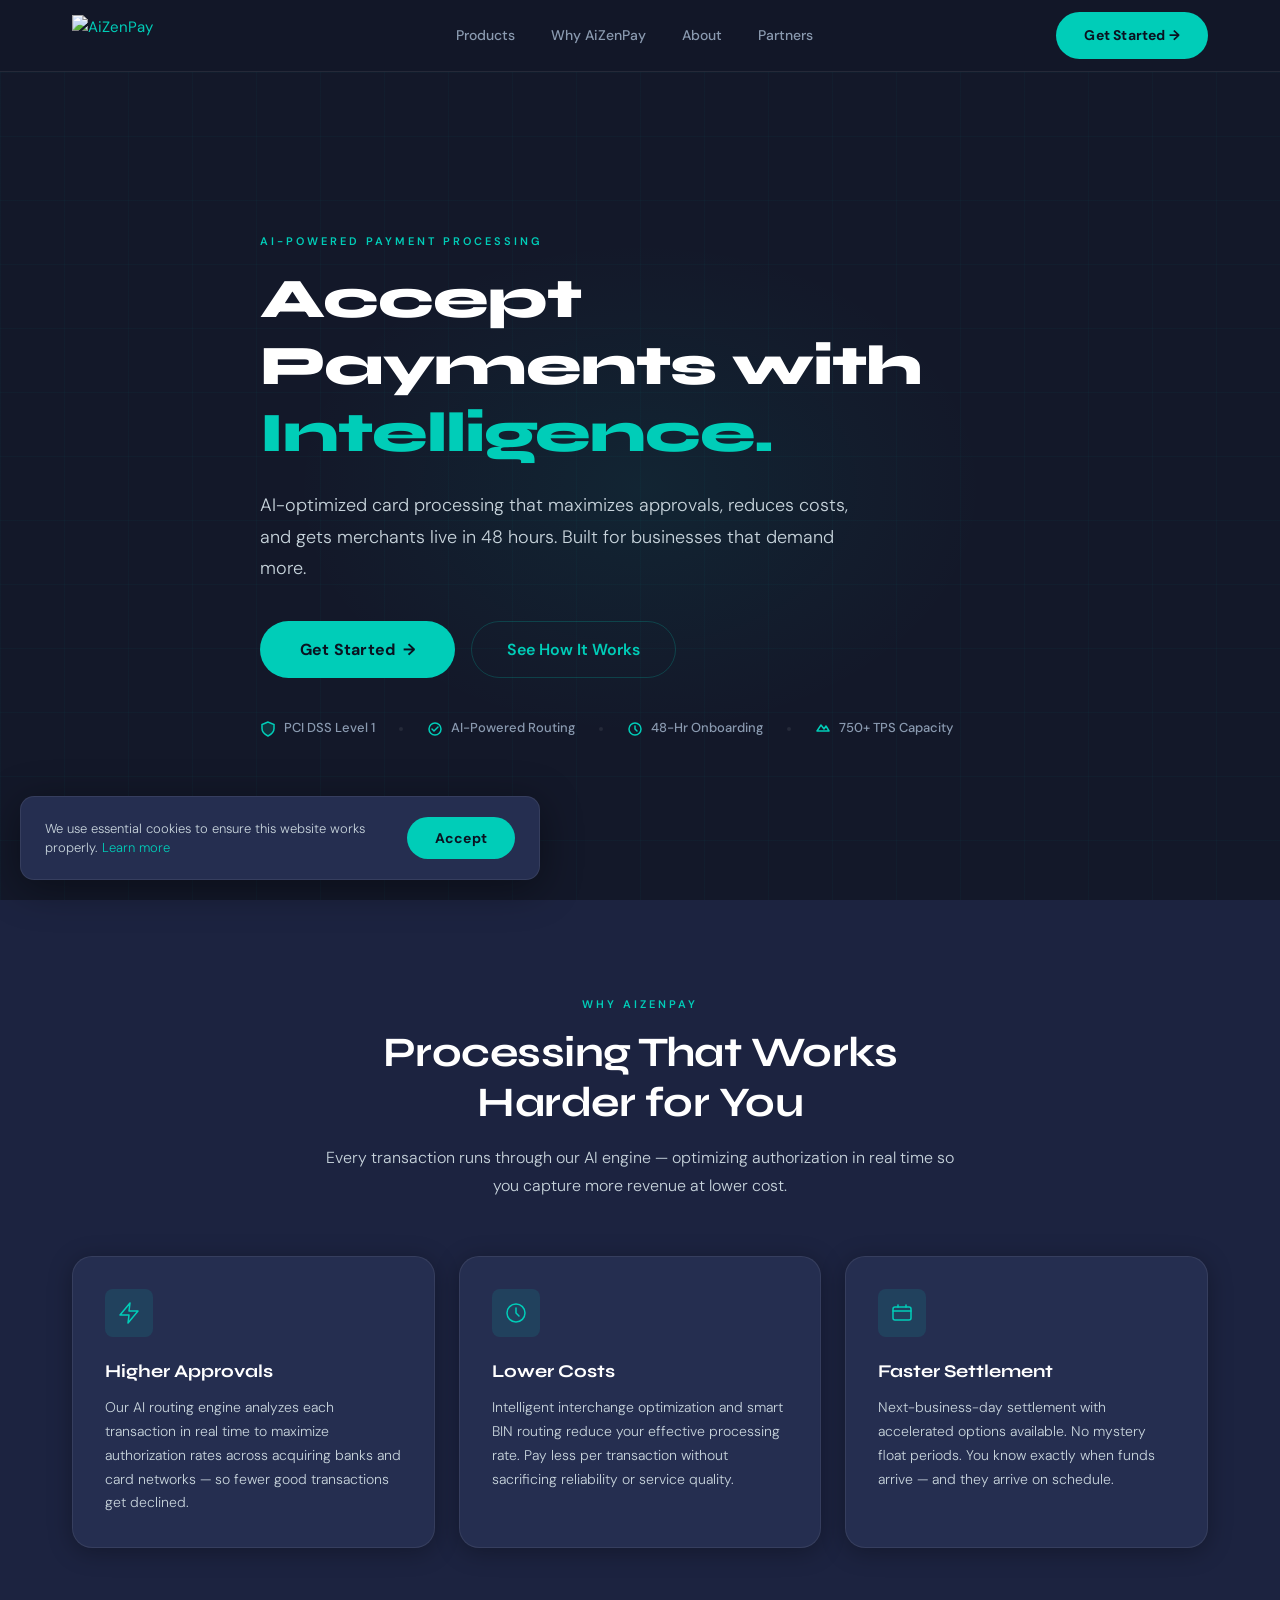
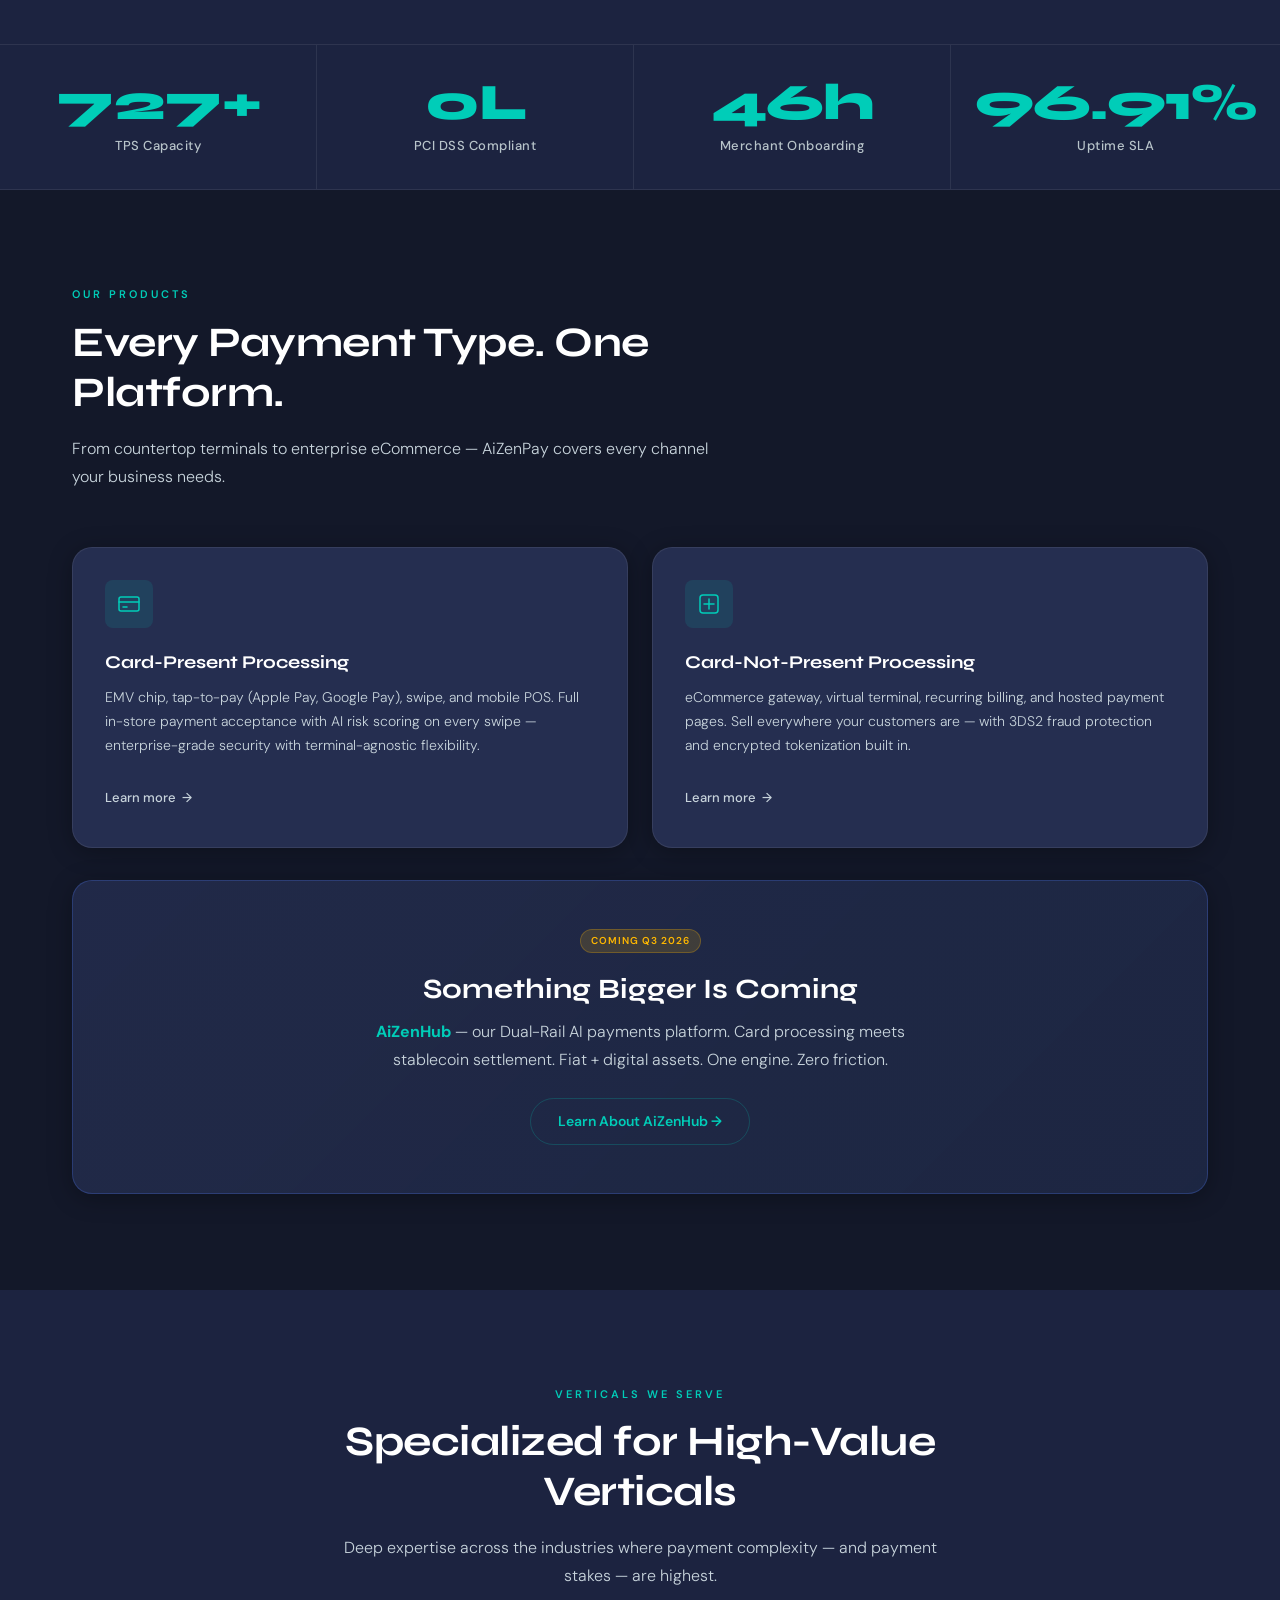
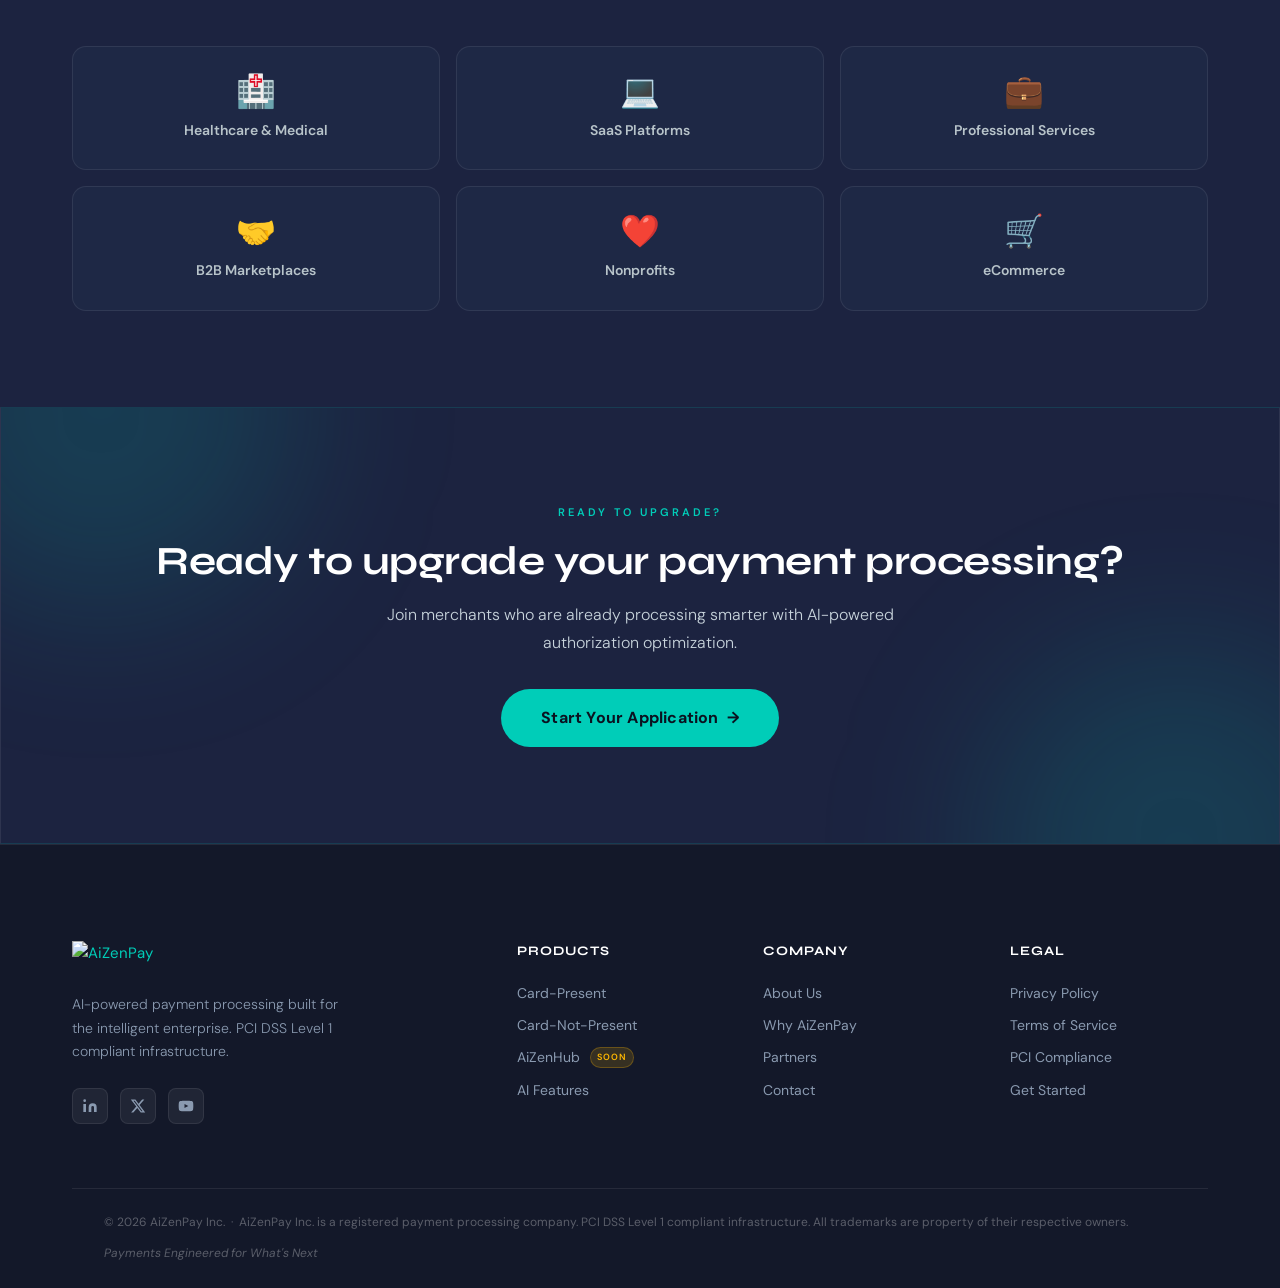
==== index.html @ f0d48d46 "feat: initial Phase 1 website — AiZenPay corporate site (ISO era) Complete Phase 1 static website bu" ====
<!DOCTYPE html>
<html lang="en">
<head>
  <meta charset="UTF-8" />
  <meta name="viewport" content="width=device-width, initial-scale=1.0" />
  <title>AiZenPay — AI-Powered Payment Processing</title>
  <meta name="description" content="AiZenPay delivers AI-powered payment processing that maximizes authorization rates, reduces costs, and gets merchants live in 48 hours. PCI DSS Level 1 compliant." />
  <meta name="robots" content="index, follow" />
  <link rel="canonical" href="https://aizenpay.com/" />

  <!-- Open Graph -->
  <meta property="og:title" content="AiZenPay — AI-Powered Payment Processing" />
  <meta property="og:description" content="AI-optimized card processing that maximizes approvals, reduces costs, and gets merchants live in 48 hours." />
  <meta property="og:image" content="https://aizenpay.com/images/og-default.png" />
  <meta property="og:url" content="https://aizenpay.com/" />
  <meta property="og:type" content="website" />
  <meta name="twitter:card" content="summary_large_image" />
  <meta name="twitter:site" content="@AiZenPay" />

  <!-- Fonts -->
  <link rel="preconnect" href="https://fonts.googleapis.com" />
  <link rel="preconnect" href="https://fonts.gstatic.com" crossorigin />
  <link href="https://fonts.googleapis.com/css2?family=Syne:wght@600;700;800&family=DM+Sans:ital,wght@0,300;0,400;0,500;1,300&family=JetBrains+Mono:wght@400;500&display=swap" rel="stylesheet" />

  <!-- Styles -->
  <link rel="stylesheet" href="styles/tokens.css" />
  <link rel="stylesheet" href="styles/base.css" />
  <link rel="stylesheet" href="styles/layout.css" />
  <link rel="stylesheet" href="styles/components.css" />
  <link rel="stylesheet" href="styles/animations.css" />

  <link rel="icon" type="image/png" href="images/favicon.png" />
</head>
<body>

  <!-- Skip to Content -->
  <a href="#main" class="skip-to-content">Skip to content</a>

  <!-- Nav Overlay (mobile) -->
  <div id="nav-overlay" style="display:none;position:fixed;inset:0;background:rgba(0,0,0,0.5);z-index:99;opacity:0;transition:opacity 0.2s ease;" onclick="this.classList.remove('visible')" class=""></div>
  <style>
    #nav-overlay.visible { display:block !important; opacity:1; }
  </style>

  <!-- ── NAVBAR ── -->
  <header>
    <nav class="navbar" aria-label="Main navigation">
      <div class="navbar__inner">
        <a href="index.html" class="navbar__logo" aria-label="AiZenPay Home">
          <img src="images/logo.png" alt="AiZenPay" width="140" height="42" />
        </a>
        <div class="navbar__nav" role="menubar">
          <a href="products.html"      class="navbar__link" role="menuitem">Products</a>
          <a href="why-aizenpay.html"  class="navbar__link" role="menuitem">Why AiZenPay</a>
          <a href="about.html"         class="navbar__link" role="menuitem">About</a>
          <a href="partners.html"      class="navbar__link" role="menuitem">Partners</a>
        </div>
        <div class="navbar__cta">
          <a href="get-started.html" class="btn-primary">Get Started &rarr;</a>
        </div>
        <button class="navbar__hamburger" aria-label="Open navigation menu" aria-expanded="false" aria-controls="mobile-drawer">
          <span></span><span></span><span></span>
        </button>
      </div>
    </nav>
    <!-- Mobile Drawer -->
    <div class="navbar__drawer" id="mobile-drawer" role="dialog" aria-label="Mobile navigation">
      <a href="products.html"     class="navbar__link">Products</a>
      <a href="why-aizenpay.html" class="navbar__link">Why AiZenPay</a>
      <a href="about.html"        class="navbar__link">About</a>
      <a href="partners.html"     class="navbar__link">Partners</a>
      <a href="get-started.html"  class="btn-primary" style="margin-top:20px;">Get Started &rarr;</a>
    </div>
  </header>

  <!-- ── MAIN CONTENT ── -->
  <main id="main" class="page-body">

    <!-- ── HERO ── -->
    <section class="hero" aria-labelledby="hero-heading">
      <div class="container">
        <div class="hero__content">
          <span class="eyebrow">AI-Powered Payment Processing</span>
          <h1 id="hero-heading">Accept Payments with<br /><span class="text-teal">Intelligence.</span></h1>
          <p>AI-optimized card processing that maximizes approvals, reduces costs, and gets merchants live in 48 hours. Built for businesses that demand more.</p>
          <div class="hero__cta-row">
            <a href="get-started.html" class="btn-primary btn-primary--lg btn-arrow">Get Started</a>
            <a href="why-aizenpay.html" class="btn-secondary btn-secondary--lg">See How It Works</a>
          </div>
          <div class="trust-bar" role="list" aria-label="Trust indicators">
            <div class="trust-bar__item" role="listitem">
              <svg viewBox="0 0 16 16" fill="none" aria-hidden="true"><path d="M8 1L2 3.5v4C2 11 5 13.5 8 15c3-1.5 6-4 6-7.5v-4L8 1z" stroke="currentColor" stroke-width="1.5" fill="rgba(0,205,184,0.15)"/></svg>
              PCI DSS Level 1
            </div>
            <div class="trust-bar__dot" aria-hidden="true"></div>
            <div class="trust-bar__item" role="listitem">
              <svg viewBox="0 0 16 16" fill="none" aria-hidden="true"><circle cx="8" cy="8" r="6" stroke="currentColor" stroke-width="1.5"/><path d="M5 8l2 2 4-4" stroke="currentColor" stroke-width="1.5" stroke-linecap="round"/></svg>
              AI-Powered Routing
            </div>
            <div class="trust-bar__dot" aria-hidden="true"></div>
            <div class="trust-bar__item" role="listitem">
              <svg viewBox="0 0 16 16" fill="none" aria-hidden="true"><circle cx="8" cy="8" r="6" stroke="currentColor" stroke-width="1.5"/><path d="M8 5v3l2 2" stroke="currentColor" stroke-width="1.5" stroke-linecap="round"/></svg>
              48-Hr Onboarding
            </div>
            <div class="trust-bar__dot" aria-hidden="true"></div>
            <div class="trust-bar__item" role="listitem">
              <svg viewBox="0 0 16 16" fill="none" aria-hidden="true"><path d="M2 10l4-6 3 4 2-3 3 5H2z" stroke="currentColor" stroke-width="1.5" stroke-linejoin="round"/></svg>
              750+ TPS Capacity
            </div>
          </div>
        </div>
      </div>
    </section>

    <!-- ── VALUE PILLARS ── -->
    <section class="section section--navy" aria-labelledby="pillars-heading">
      <div class="container">
        <div class="section__header section__header--center reveal">
          <span class="eyebrow">Why AiZenPay</span>
          <h2 id="pillars-heading">Processing That Works Harder for You</h2>
          <p>Every transaction runs through our AI engine — optimizing authorization in real time so you capture more revenue at lower cost.</p>
        </div>
        <div class="grid-3">
          <div class="feature-card">
            <div class="feature-card__icon" aria-hidden="true">
              <svg viewBox="0 0 24 24" fill="none" stroke="#00CDB8" stroke-width="1.5"><path d="M13 2L3 14h9l-1 8 10-12h-9l1-8z" stroke-linecap="round" stroke-linejoin="round"/></svg>
            </div>
            <div class="feature-card__title">Higher Approvals</div>
            <div class="feature-card__body">Our AI routing engine analyzes each transaction in real time to maximize authorization rates across acquiring banks and card networks — so fewer good transactions get declined.</div>
          </div>
          <div class="feature-card">
            <div class="feature-card__icon" aria-hidden="true">
              <svg viewBox="0 0 24 24" fill="none" stroke="#00CDB8" stroke-width="1.5"><circle cx="12" cy="12" r="9"/><path d="M12 7v5l3 3" stroke-linecap="round"/></svg>
            </div>
            <div class="feature-card__title">Lower Costs</div>
            <div class="feature-card__body">Intelligent interchange optimization and smart BIN routing reduce your effective processing rate. Pay less per transaction without sacrificing reliability or service quality.</div>
          </div>
          <div class="feature-card">
            <div class="feature-card__icon" aria-hidden="true">
              <svg viewBox="0 0 24 24" fill="none" stroke="#00CDB8" stroke-width="1.5"><rect x="3" y="6" width="18" height="13" rx="2"/><path d="M3 10h18M8 6V4M16 6V4" stroke-linecap="round"/></svg>
            </div>
            <div class="feature-card__title">Faster Settlement</div>
            <div class="feature-card__body">Next-business-day settlement with accelerated options available. No mystery float periods. You know exactly when funds arrive — and they arrive on schedule.</div>
          </div>
        </div>
      </div>
    </section>

    <!-- ── STATS ROW ── -->
    <div class="stats-row" role="region" aria-label="Key metrics">
      <div class="stat-block">
        <div class="stat-block__number" aria-label="750 plus transactions per second">750+</div>
        <div class="stat-block__label">TPS Capacity</div>
      </div>
      <div class="stat-block">
        <div class="stat-block__number" aria-label="PCI DSS Level 1">L1</div>
        <div class="stat-block__label">PCI DSS Compliant</div>
      </div>
      <div class="stat-block">
        <div class="stat-block__number" aria-label="48 hour onboarding">48h</div>
        <div class="stat-block__label">Merchant Onboarding</div>
      </div>
      <div class="stat-block">
        <div class="stat-block__number" aria-label="99.95 percent uptime SLA">99.95%</div>
        <div class="stat-block__label">Uptime SLA</div>
      </div>
    </div>

    <!-- ── PRODUCTS OVERVIEW ── -->
    <section class="section section--navy-dk" aria-labelledby="products-heading">
      <div class="container">
        <div class="section__header reveal">
          <span class="eyebrow">Our Products</span>
          <h2 id="products-heading">Every Payment Type. One Platform.</h2>
          <p>From countertop terminals to enterprise eCommerce — AiZenPay covers every channel your business needs.</p>
        </div>
        <div class="grid-2" style="margin-bottom:32px;">
          <div class="feature-card reveal">
            <div class="feature-card__icon" aria-hidden="true">
              <svg viewBox="0 0 24 24" fill="none" stroke="#00CDB8" stroke-width="1.5"><rect x="2" y="5" width="20" height="14" rx="2"/><path d="M2 10h20" stroke-linecap="round"/><path d="M6 15h4" stroke-linecap="round"/></svg>
            </div>
            <div class="feature-card__title">Card-Present Processing</div>
            <div class="feature-card__body">EMV chip, tap-to-pay (Apple Pay, Google Pay), swipe, and mobile POS. Full in-store payment acceptance with AI risk scoring on every swipe — enterprise-grade security with terminal-agnostic flexibility.</div>
            <br/>
            <a href="products.html" class="btn-ghost btn-arrow" style="font-size:13px;">Learn more</a>
          </div>
          <div class="feature-card reveal reveal-delay-1">
            <div class="feature-card__icon" aria-hidden="true">
              <svg viewBox="0 0 24 24" fill="none" stroke="#00CDB8" stroke-width="1.5"><rect x="3" y="3" width="18" height="18" rx="3"/><path d="M7 12h10M12 7v10" stroke-linecap="round"/></svg>
            </div>
            <div class="feature-card__title">Card-Not-Present Processing</div>
            <div class="feature-card__body">eCommerce gateway, virtual terminal, recurring billing, and hosted payment pages. Sell everywhere your customers are — with 3DS2 fraud protection and encrypted tokenization built in.</div>
            <br/>
            <a href="products.html" class="btn-ghost btn-arrow" style="font-size:13px;">Learn more</a>
          </div>
        </div>

        <!-- AiZenHub Teaser -->
        <div class="feature-card reveal" style="background:linear-gradient(135deg, rgba(37,46,80,0.8), rgba(30,40,69,0.9)); border-color:rgba(79,124,255,0.25); text-align:center; padding:48px;">
          <span class="badge-soon" style="margin:0 0 20px; display:inline-block;">Coming Q3 2026</span>
          <h3 style="font-size:28px; margin-bottom:12px;">Something Bigger Is Coming</h3>
          <p style="max-width:560px; margin:0 auto 24px; font-size:16px;">
            <strong class="text-teal">AiZenHub</strong> — our Dual-Rail AI payments platform. Card processing meets stablecoin settlement. Fiat + digital assets. One engine. Zero friction.
          </p>
          <a href="products.html#aizenhub" class="btn-secondary">Learn About AiZenHub &rarr;</a>
        </div>
      </div>
    </section>

    <!-- ── INDUSTRIES ── -->
    <section class="section section--navy" aria-labelledby="industries-heading">
      <div class="container">
        <div class="section__header section__header--center reveal">
          <span class="eyebrow">Verticals We Serve</span>
          <h2 id="industries-heading">Specialized for High-Value Verticals</h2>
          <p>Deep expertise across the industries where payment complexity — and payment stakes — are highest.</p>
        </div>
        <div class="grid-6">
          <div class="industry-card reveal">
            <div class="industry-card__icon" role="img" aria-label="Healthcare">🏥</div>
            <div class="industry-card__label">Healthcare &amp; Medical</div>
          </div>
          <div class="industry-card reveal reveal-delay-1">
            <div class="industry-card__icon" role="img" aria-label="SaaS">💻</div>
            <div class="industry-card__label">SaaS Platforms</div>
          </div>
          <div class="industry-card reveal reveal-delay-2">
            <div class="industry-card__icon" role="img" aria-label="Professional Services">💼</div>
            <div class="industry-card__label">Professional Services</div>
          </div>
          <div class="industry-card reveal reveal-delay-3">
            <div class="industry-card__icon" role="img" aria-label="B2B Marketplace">🤝</div>
            <div class="industry-card__label">B2B Marketplaces</div>
          </div>
          <div class="industry-card reveal reveal-delay-4">
            <div class="industry-card__icon" role="img" aria-label="Nonprofits">❤️</div>
            <div class="industry-card__label">Nonprofits</div>
          </div>
          <div class="industry-card reveal reveal-delay-5">
            <div class="industry-card__icon" role="img" aria-label="eCommerce">🛒</div>
            <div class="industry-card__label">eCommerce</div>
          </div>
        </div>
      </div>
    </section>

    <!-- ── CTA BANNER ── -->
    <section class="cta-banner" aria-labelledby="cta-heading">
      <div class="container">
        <span class="eyebrow cta-banner__eyebrow">Ready to Upgrade?</span>
        <h2 id="cta-heading">Ready to upgrade your payment processing?</h2>
        <p>Join merchants who are already processing smarter with AI-powered authorization optimization.</p>
        <a href="get-started.html" class="btn-primary btn-primary--lg btn-arrow">Start Your Application</a>
      </div>
    </section>

  </main>

  <!-- ── FOOTER ── -->
  <footer class="footer" role="contentinfo">
    <div class="footer__grid">
      <div class="footer__brand">
        <a href="index.html" aria-label="AiZenPay Home">
          <img src="images/logo.png" alt="AiZenPay" class="footer__logo" width="130" height="39" />
        </a>
        <p>AI-powered payment processing built for the intelligent enterprise. PCI DSS Level 1 compliant infrastructure.</p>
        <div class="footer__social" aria-label="Social media links">
          <!-- TODO: Replace with live social URLs -->
          <a href="#" class="footer__social-link" aria-label="LinkedIn">
            <svg viewBox="0 0 24 24" fill="currentColor"><path d="M16 8a6 6 0 016 6v7h-4v-7a2 2 0 00-2-2 2 2 0 00-2 2v7h-4v-7a6 6 0 016-6zM2 9h4v12H2z"/><circle cx="4" cy="4" r="2"/></svg>
          </a>
          <a href="#" class="footer__social-link" aria-label="X (Twitter)">
            <svg viewBox="0 0 24 24" fill="currentColor"><path d="M18.244 2.25h3.308l-7.227 8.26 8.502 11.24H16.17l-5.214-6.817L4.99 21.75H1.68l7.73-8.835L1.254 2.25H8.08l4.713 6.231zm-1.161 17.52h1.833L7.084 4.126H5.117z"/></svg>
          </a>
          <a href="#" class="footer__social-link" aria-label="YouTube">
            <svg viewBox="0 0 24 24" fill="currentColor"><path d="M22.54 6.42a2.78 2.78 0 00-1.95-1.96C18.88 4 12 4 12 4s-6.88 0-8.59.46a2.78 2.78 0 00-1.95 1.96A29 29 0 001 12a29 29 0 00.46 5.58A2.78 2.78 0 003.41 19.54C5.12 20 12 20 12 20s6.88 0 8.59-.46a2.78 2.78 0 001.95-1.96A29 29 0 0023 12a29 29 0 00-.46-5.58zM9.75 15.02V8.98L15.5 12l-5.75 3.02z"/></svg>
          </a>
        </div>
      </div>
      <div>
        <div class="footer__col-title">Products</div>
        <ul class="footer__links">
          <li><a href="products.html#card-present"  class="footer__link">Card-Present</a></li>
          <li><a href="products.html#card-not-present" class="footer__link">Card-Not-Present</a></li>
          <li><a href="products.html#aizenhub"      class="footer__link">AiZenHub <span class="badge-soon">Soon</span></a></li>
          <li><a href="why-aizenpay.html"            class="footer__link">AI Features</a></li>
        </ul>
      </div>
      <div>
        <div class="footer__col-title">Company</div>
        <ul class="footer__links">
          <li><a href="about.html"        class="footer__link">About Us</a></li>
          <li><a href="why-aizenpay.html" class="footer__link">Why AiZenPay</a></li>
          <li><a href="partners.html"     class="footer__link">Partners</a></li>
          <li><a href="contact.html"      class="footer__link">Contact</a></li>
        </ul>
      </div>
      <div>
        <div class="footer__col-title">Legal</div>
        <ul class="footer__links">
          <li><a href="privacy.html" class="footer__link">Privacy Policy</a></li>
          <li><a href="terms.html"   class="footer__link">Terms of Service</a></li>
          <li><a href="products.html#security" class="footer__link">PCI Compliance</a></li>
          <li><a href="get-started.html" class="footer__link">Get Started</a></li>
        </ul>
      </div>
    </div>
    <div style="max-width:var(--max-width); margin:0 auto; padding:0 32px;">
      <div class="footer__bottom">
        <div class="footer__bottom-left">
          &copy; 2026 AiZenPay Inc. &nbsp;&middot;&nbsp; AiZenPay Inc. is a registered payment processing company. PCI DSS Level 1 compliant infrastructure. All trademarks are property of their respective owners.
        </div>
        <div class="footer__bottom-right">Payments Engineered for What's Next</div>
      </div>
    </div>
  </footer>

  <!-- ── COOKIE BANNER ── -->
  <div id="cookie-banner" class="cookie-banner" role="region" aria-label="Cookie notice" aria-live="polite">
    <p>We use essential cookies to ensure this website works properly. <a href="privacy.html">Learn more</a></p>
    <button id="cookie-accept" class="btn-primary" style="white-space:nowrap; flex-shrink:0;">Accept</button>
  </div>

  <!-- Scripts -->
  <script src="scripts/main.js" defer></script>
  <script src="scripts/animations.js" defer></script>
</body>
</html>
---- styles/tokens.css ----
/* ============================================================
   AiZenPay — Design Tokens
   styles/tokens.css
   ============================================================ */

:root {
  /* ── Colors ── */
  --c-teal:        #00CDB8;
  --c-teal-lt:     #00EDD6;
  --c-teal-dim:    rgba(0, 205, 184, 0.12);
  --c-teal-glow:   rgba(0, 205, 184, 0.15);
  --c-silver:      #B8C4CA;
  --c-navy-dk:     #131829;
  --c-navy:        #1C2340;
  --c-navy-lt:     #252E50;
  --c-navy-mid:    #1E2845;
  --c-white:       #FFFFFF;
  --c-text-body:   #C8D4DC;
  --c-text-mid:    #8A9AB0;
  --c-border:      rgba(255, 255, 255, 0.08);
  --c-border-teal: rgba(0, 205, 184, 0.22);
  --c-error:       #FF5A5A;
  --c-success:     #00CDB8;
  --c-amber:       #FFB800;

  /* ── Typography ── */
  --f-display: 'Syne', sans-serif;
  --f-body:    'DM Sans', sans-serif;
  --f-mono:    'JetBrains Mono', monospace;

  /* ── Font Sizes ── */
  --fs-xs:   11px;
  --fs-sm:   13px;
  --fs-base: 15px;
  --fs-md:   17px;
  --fs-lg:   20px;
  --fs-xl:   24px;
  --fs-2xl:  32px;
  --fs-3xl:  42px;
  --fs-4xl:  56px;
  --fs-5xl:  72px;

  /* ── Spacing ── */
  --space-xs:  8px;
  --space-sm:  16px;
  --space-md:  24px;
  --space-lg:  40px;
  --space-xl:  64px;
  --space-2xl: 96px;

  /* ── Border Radius ── */
  --radius-xs:   6px;
  --radius-sm:   8px;
  --radius-md:   14px;
  --radius-lg:   20px;
  --radius-xl:   28px;
  --radius-pill: 100px;

  /* ── Shadows ── */
  --shadow-sm:   0 2px 8px rgba(0, 0, 0, 0.2);
  --shadow-card: 0 4px 24px rgba(0, 0, 0, 0.3);
  --shadow-glow: 0 0 32px rgba(0, 205, 184, 0.15);
  --shadow-lg:   0 8px 40px rgba(0, 0, 0, 0.4);

  /* ── Transitions ── */
  --transition:      0.2s ease;
  --transition-slow: 0.35s ease;

  /* ── Z-index ── */
  --z-nav:     100;
  --z-overlay: 200;
  --z-modal:   300;

  /* ── Layout ── */
  --max-width:     1200px;
  --nav-height:    72px;
  --section-py:    96px;
  --section-py-sm: 64px;
}
---- styles/base.css ----
/* ============================================================
   AiZenPay — Base Styles & Reset
   styles/base.css
   ============================================================ */

*, *::before, *::after {
  box-sizing: border-box;
  margin: 0;
  padding: 0;
}

html {
  scroll-behavior: smooth;
  -webkit-text-size-adjust: 100%;
}

body {
  font-family: var(--f-body);
  font-size: var(--fs-base);
  font-weight: 400;
  color: var(--c-white);
  background-color: var(--c-navy-dk);
  line-height: 1.6;
  min-height: 100vh;
  -webkit-font-smoothing: antialiased;
  -moz-osx-font-smoothing: grayscale;
}

/* ── Skip to Content (Accessibility) ── */
.skip-to-content {
  position: absolute;
  top: -100%;
  left: 16px;
  background: var(--c-teal);
  color: var(--c-navy-dk);
  font-weight: 700;
  padding: 12px 20px;
  border-radius: var(--radius-sm);
  z-index: 9999;
  text-decoration: none;
  transition: top var(--transition);
}
.skip-to-content:focus {
  top: 16px;
}

/* ── Typography Scale ── */
h1, h2, h3, h4, h5, h6 {
  font-family: var(--f-display);
  font-weight: 700;
  line-height: 1.2;
  color: var(--c-white);
}

h1 { font-size: clamp(36px, 5vw, var(--fs-4xl)); font-weight: 800; letter-spacing: -1px; }
h2 { font-size: clamp(26px, 3.5vw, var(--fs-3xl)); letter-spacing: -0.5px; }
h3 { font-size: clamp(20px, 2.5vw, var(--fs-xl)); }
h4 { font-size: var(--fs-lg); }
h5 { font-size: var(--fs-md); }
h6 { font-size: var(--fs-base); }

p {
  color: var(--c-text-body);
  line-height: 1.75;
  font-weight: 300;
}

a {
  color: var(--c-teal);
  text-decoration: none;
  transition: color var(--transition);
}
a:hover { color: var(--c-teal-lt); }
a:focus-visible {
  outline: 2px solid var(--c-teal);
  outline-offset: 3px;
  border-radius: 3px;
}

ul, ol { list-style: none; }

img, svg {
  display: block;
  max-width: 100%;
}

button {
  font-family: var(--f-body);
  cursor: pointer;
  border: none;
  background: none;
}

input, select, textarea {
  font-family: var(--f-body);
  font-size: var(--fs-base);
}

/* ── Eyebrow Label ── */
.eyebrow {
  display: block;
  font-size: var(--fs-xs);
  font-weight: 600;
  letter-spacing: 3px;
  text-transform: uppercase;
  color: var(--c-teal);
  margin-bottom: 14px;
}

/* ── Section Divider ── */
.divider {
  width: 48px;
  height: 3px;
  background: linear-gradient(90deg, var(--c-teal), var(--c-teal-lt));
  border-radius: 2px;
  margin: 20px 0;
}

/* ── Utility: Teal Highlight in Headings ── */
.text-teal  { color: var(--c-teal); }
.text-silver { color: var(--c-silver); }
.text-mid   { color: var(--c-text-mid); }
.text-body  { color: var(--c-text-body); }

/* ── Coming Soon Badge ── */
.badge-soon {
  display: inline-block;
  font-size: 10px;
  font-weight: 600;
  letter-spacing: 1px;
  text-transform: uppercase;
  background: rgba(255, 184, 0, 0.15);
  color: var(--c-amber);
  border: 1px solid rgba(255, 184, 0, 0.25);
  padding: 3px 10px;
  border-radius: var(--radius-pill);
  margin-left: 10px;
  vertical-align: middle;
}

/* ── Phase badge ── */
.badge-teal {
  display: inline-block;
  font-size: 11px;
  font-weight: 600;
  background: var(--c-teal-dim);
  color: var(--c-teal);
  border: 1px solid var(--c-border-teal);
  padding: 4px 12px;
  border-radius: var(--radius-pill);
}

/* ── Focus Ring (Global) ── */
:focus-visible {
  outline: 2px solid var(--c-teal);
  outline-offset: 3px;
}
---- styles/layout.css ----
/* ============================================================
   AiZenPay — Layout
   styles/layout.css
   Containers · Sections · Grids · Hero
   ============================================================ */

/* ──────────────────────────────────────────
   CONTAINER
────────────────────────────────────────── */
.container {
  max-width: var(--max-width);
  margin: 0 auto;
  padding: 0 32px;
}
@media (max-width: 640px) {
  .container { padding: 0 20px; }
}

/* ──────────────────────────────────────────
   PAGE WRAPPER (push content below fixed nav)
────────────────────────────────────────── */
.page-body {
  padding-top: var(--nav-height);
}

/* ──────────────────────────────────────────
   SECTION
────────────────────────────────────────── */
.section {
  padding: var(--section-py) 0;
}
.section--navy-dk { background: var(--c-navy-dk); }
.section--navy    { background: var(--c-navy); }
.section--navy-lt { background: var(--c-navy-lt); }

.section__header {
  margin-bottom: 56px;
  max-width: 640px;
}
.section__header--center {
  text-align: center;
  margin-left: auto;
  margin-right: auto;
}
.section__header h2 { margin-bottom: 16px; }
.section__header p  { font-size: 16px; }

@media (max-width: 768px) {
  .section { padding: var(--section-py-sm) 0; }
  .section__header { margin-bottom: 40px; }
}

/* ──────────────────────────────────────────
   GRIDS
────────────────────────────────────────── */
.grid-3 {
  display: grid;
  grid-template-columns: repeat(3, 1fr);
  gap: 24px;
}
.grid-2 {
  display: grid;
  grid-template-columns: repeat(2, 1fr);
  gap: 24px;
}
.grid-4 {
  display: grid;
  grid-template-columns: repeat(4, 1fr);
  gap: 20px;
}
.grid-6 {
  display: grid;
  grid-template-columns: repeat(3, 1fr);
  gap: 16px;
}

@media (max-width: 1024px) {
  .grid-4 { grid-template-columns: repeat(2, 1fr); }
  .grid-3 { grid-template-columns: repeat(2, 1fr); }
}
@media (max-width: 768px) {
  .grid-6 { grid-template-columns: repeat(2, 1fr); }
}
@media (max-width: 640px) {
  .grid-3, .grid-2, .grid-4, .grid-6 { grid-template-columns: 1fr; }
}

/* ──────────────────────────────────────────
   HERO SECTION
────────────────────────────────────────── */
.hero {
  min-height: calc(100vh - var(--nav-height));
  display: flex;
  align-items: center;
  padding: var(--space-2xl) 0;
  background: var(--c-navy-dk);
  position: relative;
  overflow: hidden;
}

/* Geometric mesh background — CSS only */
.hero::before {
  content: '';
  position: absolute;
  inset: 0;
  background-image:
    linear-gradient(rgba(0, 205, 184, 0.03) 1px, transparent 1px),
    linear-gradient(90deg, rgba(0, 205, 184, 0.03) 1px, transparent 1px);
  background-size: 64px 64px;
  pointer-events: none;
}

/* Radial glow behind content */
.hero::after {
  content: '';
  position: absolute;
  top: 20%;
  left: 50%;
  transform: translateX(-50%);
  width: 700px;
  height: 500px;
  background: radial-gradient(ellipse, rgba(0, 205, 184, 0.07) 0%, transparent 70%);
  pointer-events: none;
}

.hero__content {
  position: relative;
  z-index: 1;
  max-width: 760px;
}
.hero__content h1 { margin-bottom: 24px; }
.hero__content p {
  font-size: 18px;
  font-weight: 300;
  color: var(--c-text-body);
  max-width: 600px;
  margin-bottom: 36px;
}

.hero__cta-row {
  display: flex;
  align-items: center;
  gap: 16px;
  flex-wrap: wrap;
}

/* Subpage hero (shorter) */
.hero--sub {
  min-height: 380px;
  padding: var(--space-xl) 0;
  align-items: center;
}
.hero--sub .hero__content p { font-size: 16px; }

@media (max-width: 640px) {
  .hero { padding: var(--space-xl) 0; min-height: auto; }
  .hero__content h1 { font-size: 32px; }
  .hero__content p  { font-size: 16px; }
}

/* ──────────────────────────────────────────
   STATS ROW
────────────────────────────────────────── */
.stats-row {
  display: grid;
  grid-template-columns: repeat(4, 1fr);
  gap: 0;
  background: var(--c-navy);
  border-top: 1px solid var(--c-border);
  border-bottom: 1px solid var(--c-border);
}
.stats-row .stat-block {
  border-right: 1px solid var(--c-border);
}
.stats-row .stat-block:last-child { border-right: none; }

@media (max-width: 768px) {
  .stats-row {
    grid-template-columns: repeat(2, 1fr);
  }
  .stats-row .stat-block:nth-child(2) { border-right: none; }
  .stats-row .stat-block:nth-child(3),
  .stats-row .stat-block:nth-child(4) {
    border-top: 1px solid var(--c-border);
  }
}
@media (max-width: 480px) {
  .stats-row {
    grid-template-columns: 1fr;
  }
  .stats-row .stat-block {
    border-right: none;
    border-bottom: 1px solid var(--c-border);
  }
  .stats-row .stat-block:last-child { border-bottom: none; }
}

/* ──────────────────────────────────────────
   SPLIT LAYOUT (Form + Sidebar)
────────────────────────────────────────── */
.split-layout {
  display: grid;
  grid-template-columns: 1fr 380px;
  gap: 48px;
  align-items: flex-start;
}
@media (max-width: 1024px) {
  .split-layout {
    grid-template-columns: 1fr;
  }
}

/* ──────────────────────────────────────────
   PRODUCT DETAIL LAYOUT
────────────────────────────────────────── */
.product-section {
  padding: 56px 0;
  border-bottom: 1px solid var(--c-border);
}
.product-section:last-child { border-bottom: none; }

/* ──────────────────────────────────────────
   SIDEBAR CARD (Used in Get Started)
────────────────────────────────────────── */
.sidebar-card {
  background: var(--c-navy-lt);
  border: 1px solid var(--c-border);
  border-radius: var(--radius-lg);
  padding: 32px;
  position: sticky;
  top: calc(var(--nav-height) + 24px);
}
.sidebar-card h3 {
  font-size: 18px;
  margin-bottom: 24px;
  padding-bottom: 16px;
  border-bottom: 1px solid var(--c-border);
}

.steps-list {
  display: flex;
  flex-direction: column;
  gap: 20px;
  margin-bottom: 32px;
}
.step-item {
  display: flex;
  gap: 16px;
  align-items: flex-start;
}
.step-item__num {
  width: 32px;
  height: 32px;
  border-radius: 50%;
  background: var(--c-teal-dim);
  border: 1px solid var(--c-border-teal);
  display: flex;
  align-items: center;
  justify-content: center;
  font-family: var(--f-display);
  font-weight: 700;
  font-size: 13px;
  color: var(--c-teal);
  flex-shrink: 0;
}
.step-item__content .step-title {
  font-size: 14px;
  font-weight: 600;
  color: var(--c-white);
  margin-bottom: 2px;
}
.step-item__content .step-desc {
  font-size: 13px;
  color: var(--c-text-mid);
  line-height: 1.5;
}
---- styles/components.css ----
/* ============================================================
   AiZenPay — Components
   styles/components.css
   Navbar · Buttons · Cards · Forms · Footer · Misc
   ============================================================ */

/* ──────────────────────────────────────────
   NAVBAR
────────────────────────────────────────── */
.navbar {
  position: fixed;
  top: 0;
  left: 0;
  right: 0;
  height: var(--nav-height);
  background: rgba(19, 24, 41, 0.85);
  backdrop-filter: blur(16px);
  -webkit-backdrop-filter: blur(16px);
  border-bottom: 1px solid var(--c-border);
  z-index: var(--z-nav);
  transition: background var(--transition), box-shadow var(--transition);
}
.navbar.scrolled {
  background: rgba(19, 24, 41, 0.97);
  box-shadow: 0 2px 24px rgba(0, 0, 0, 0.4);
}

.navbar__inner {
  display: flex;
  align-items: center;
  height: 100%;
  max-width: var(--max-width);
  margin: 0 auto;
  padding: 0 32px;
  gap: 32px;
}

.navbar__logo {
  display: flex;
  align-items: center;
  flex-shrink: 0;
  text-decoration: none;
}
.navbar__logo img {
  height: 42px;
  width: auto;
}

.navbar__nav {
  display: flex;
  align-items: center;
  gap: 4px;
  flex: 1;
  justify-content: center;
}

.navbar__link {
  font-size: 14px;
  font-weight: 500;
  color: var(--c-text-mid);
  text-decoration: none;
  padding: 8px 16px;
  border-radius: var(--radius-sm);
  transition: color var(--transition), background var(--transition);
  white-space: nowrap;
}
.navbar__link:hover,
.navbar__link.active {
  color: var(--c-white);
  background: rgba(255, 255, 255, 0.06);
}
.navbar__link:focus-visible {
  outline: 2px solid var(--c-teal);
  outline-offset: 2px;
}

.navbar__cta {
  flex-shrink: 0;
}

/* Mobile hamburger */
.navbar__hamburger {
  display: none;
  flex-direction: column;
  gap: 5px;
  padding: 8px;
  cursor: pointer;
  background: none;
  border: none;
  margin-left: auto;
}
.navbar__hamburger span {
  display: block;
  width: 24px;
  height: 2px;
  background: var(--c-white);
  border-radius: 2px;
  transition: transform var(--transition), opacity var(--transition);
}
.navbar__hamburger.open span:nth-child(1) { transform: rotate(45deg) translate(5px, 5px); }
.navbar__hamburger.open span:nth-child(2) { opacity: 0; }
.navbar__hamburger.open span:nth-child(3) { transform: rotate(-45deg) translate(5px, -5px); }

/* Mobile drawer */
.navbar__drawer {
  display: none;
  position: fixed;
  top: var(--nav-height);
  right: 0;
  bottom: 0;
  width: 280px;
  background: var(--c-navy);
  border-left: 1px solid var(--c-border);
  padding: 32px 24px;
  flex-direction: column;
  gap: 8px;
  z-index: calc(var(--z-nav) - 1);
  transform: translateX(100%);
  transition: transform var(--transition-slow);
}
.navbar__drawer.open {
  transform: translateX(0);
}
.navbar__drawer .navbar__link {
  padding: 12px 16px;
  display: block;
  font-size: 16px;
}
.navbar__drawer .btn-primary {
  margin-top: 16px;
  width: 100%;
  text-align: center;
}

@media (max-width: 768px) {
  .navbar__nav { display: none; }
  .navbar__cta { display: none; }
  .navbar__hamburger { display: flex; }
  .navbar__drawer { display: flex; }
}

/* ──────────────────────────────────────────
   BUTTONS
────────────────────────────────────────── */
.btn-primary {
  display: inline-flex;
  align-items: center;
  gap: 8px;
  background: var(--c-teal);
  color: #0A1220;
  font-family: var(--f-body);
  font-size: 14px;
  font-weight: 700;
  padding: 12px 28px;
  border-radius: var(--radius-pill);
  border: none;
  cursor: pointer;
  text-decoration: none;
  white-space: nowrap;
  transition: background var(--transition), transform var(--transition), box-shadow var(--transition);
  letter-spacing: 0.2px;
}
.btn-primary:hover {
  background: var(--c-teal-lt);
  color: #0A1220;
  transform: translateY(-1px);
  box-shadow: var(--shadow-glow);
}
.btn-primary:active { transform: translateY(0); }
.btn-primary:focus-visible { outline: 2px solid var(--c-teal-lt); outline-offset: 3px; }

.btn-primary--lg {
  font-size: 16px;
  padding: 16px 40px;
}

.btn-secondary {
  display: inline-flex;
  align-items: center;
  gap: 8px;
  background: transparent;
  color: var(--c-teal);
  font-family: var(--f-body);
  font-size: 14px;
  font-weight: 600;
  padding: 11px 27px;
  border-radius: var(--radius-pill);
  border: 1px solid var(--c-border-teal);
  cursor: pointer;
  text-decoration: none;
  white-space: nowrap;
  transition: background var(--transition), border-color var(--transition), transform var(--transition);
}
.btn-secondary:hover {
  background: var(--c-teal-dim);
  border-color: var(--c-teal);
  color: var(--c-teal-lt);
  transform: translateY(-1px);
}
.btn-secondary:focus-visible { outline: 2px solid var(--c-teal); outline-offset: 3px; }

.btn-secondary--lg {
  font-size: 16px;
  padding: 15px 35px;
}

.btn-ghost {
  display: inline-flex;
  align-items: center;
  gap: 6px;
  color: var(--c-text-body);
  font-family: var(--f-body);
  font-size: 14px;
  font-weight: 500;
  background: none;
  border: none;
  cursor: pointer;
  text-decoration: none;
  padding: 6px 0;
  transition: color var(--transition);
}
.btn-ghost:hover { color: var(--c-white); }

/* Arrow icon helper */
.btn-arrow::after {
  content: '→';
  transition: transform var(--transition);
}
.btn-arrow:hover::after { transform: translateX(4px); }

/* ──────────────────────────────────────────
   CARDS
────────────────────────────────────────── */
.feature-card {
  background: var(--c-navy-lt);
  border: 1px solid var(--c-border);
  border-radius: var(--radius-lg);
  padding: 32px;
  position: relative;
  overflow: hidden;
  transition: transform var(--transition-slow), box-shadow var(--transition-slow), border-color var(--transition-slow);
  box-shadow: var(--shadow-card);
}
.feature-card::before {
  content: '';
  position: absolute;
  top: 0;
  left: 0;
  right: 0;
  height: 3px;
  background: linear-gradient(90deg, var(--c-teal), var(--c-teal-lt));
  opacity: 0;
  transition: opacity var(--transition);
}
.feature-card:hover {
  transform: translateY(-4px);
  box-shadow: var(--shadow-lg), var(--shadow-glow);
  border-color: var(--c-border-teal);
}
.feature-card:hover::before { opacity: 1; }

.feature-card__icon {
  width: 48px;
  height: 48px;
  background: var(--c-teal-dim);
  border-radius: var(--radius-sm);
  display: flex;
  align-items: center;
  justify-content: center;
  margin-bottom: 20px;
  flex-shrink: 0;
}
.feature-card__icon svg { width: 24px; height: 24px; }

.feature-card__title {
  font-family: var(--f-display);
  font-weight: 700;
  font-size: 18px;
  color: var(--c-white);
  margin-bottom: 10px;
}

.feature-card__body {
  font-size: 14px;
  color: var(--c-text-body);
  line-height: 1.7;
  font-weight: 300;
}

/* Stat Block */
.stat-block {
  text-align: center;
  padding: 32px 24px;
}
.stat-block__number {
  font-family: var(--f-display);
  font-weight: 800;
  font-size: clamp(36px, 4vw, 52px);
  color: var(--c-teal);
  line-height: 1;
  margin-bottom: 8px;
  letter-spacing: -1px;
}
.stat-block__label {
  font-size: 13px;
  font-weight: 500;
  color: var(--c-silver);
  letter-spacing: 0.5px;
}

/* Team Card */
.team-card {
  background: var(--c-navy-lt);
  border: 1px solid var(--c-border);
  border-radius: var(--radius-lg);
  padding: 32px;
  text-align: center;
  transition: transform var(--transition), box-shadow var(--transition);
  box-shadow: var(--shadow-card);
}
.team-card:hover {
  transform: translateY(-3px);
  box-shadow: var(--shadow-lg);
}
.team-card__avatar {
  width: 80px;
  height: 80px;
  border-radius: 50%;
  background: linear-gradient(135deg, var(--c-teal), var(--c-navy-lt));
  display: flex;
  align-items: center;
  justify-content: center;
  font-family: var(--f-display);
  font-weight: 800;
  font-size: 24px;
  color: var(--c-white);
  margin: 0 auto 20px;
  border: 2px solid var(--c-border-teal);
}
.team-card__name {
  font-family: var(--f-display);
  font-weight: 700;
  font-size: 18px;
  color: var(--c-white);
  margin-bottom: 4px;
}
.team-card__title {
  font-size: 13px;
  font-weight: 600;
  color: var(--c-teal);
  letter-spacing: 0.5px;
  margin-bottom: 16px;
}
.team-card__bio {
  font-size: 14px;
  color: var(--c-text-body);
  line-height: 1.7;
  font-weight: 300;
}

/* Industry Card */
.industry-card {
  background: var(--c-navy-mid);
  border: 1px solid var(--c-border);
  border-radius: var(--radius-md);
  padding: 28px 24px;
  text-align: center;
  transition: transform var(--transition), border-color var(--transition);
  cursor: default;
}
.industry-card:hover {
  transform: translateY(-2px);
  border-color: var(--c-border-teal);
}
.industry-card__icon {
  font-size: 32px;
  margin-bottom: 12px;
  line-height: 1;
}
.industry-card__label {
  font-size: 14px;
  font-weight: 600;
  color: var(--c-silver);
}

/* CTA Banner */
.cta-banner {
  background: var(--c-navy);
  border: 1px solid var(--c-border);
  border-top: 1px solid rgba(0, 205, 184, 0.15);
  border-bottom: 1px solid rgba(0, 205, 184, 0.15);
  text-align: center;
  padding: var(--space-2xl) var(--space-lg);
  position: relative;
  overflow: hidden;
}
.cta-banner::before,
.cta-banner::after {
  content: '';
  position: absolute;
  width: 400px;
  height: 400px;
  border-radius: 50%;
  background: var(--c-teal-glow);
  filter: blur(80px);
  pointer-events: none;
}
.cta-banner::before { top: -200px; left: -100px; }
.cta-banner::after  { bottom: -200px; right: -100px; }

.cta-banner__eyebrow { margin-bottom: 16px; }
.cta-banner h2 {
  font-size: clamp(28px, 3.5vw, 40px);
  margin-bottom: 16px;
  position: relative;
}
.cta-banner p {
  max-width: 540px;
  margin: 0 auto 32px;
  font-size: 16px;
  position: relative;
}
.cta-banner .btn-primary { position: relative; }

/* Trust Bar */
.trust-bar {
  display: flex;
  align-items: center;
  flex-wrap: wrap;
  gap: 24px;
  margin-top: 40px;
}
.trust-bar__item {
  display: flex;
  align-items: center;
  gap: 8px;
  font-size: 13px;
  font-weight: 500;
  color: var(--c-text-mid);
}
.trust-bar__item svg {
  width: 16px;
  height: 16px;
  color: var(--c-teal);
  flex-shrink: 0;
}
.trust-bar__dot {
  width: 4px;
  height: 4px;
  border-radius: 50%;
  background: var(--c-border);
  flex-shrink: 0;
}

/* ──────────────────────────────────────────
   FORMS
────────────────────────────────────────── */
.form-group {
  margin-bottom: 20px;
}
.form-group label {
  display: block;
  font-size: 13px;
  font-weight: 600;
  color: var(--c-silver);
  margin-bottom: 7px;
  letter-spacing: 0.2px;
}
.form-group label .required {
  color: var(--c-teal);
  margin-left: 2px;
}
.form-field {
  width: 100%;
  background: var(--c-navy);
  border: 1px solid rgba(255, 255, 255, 0.12);
  border-radius: var(--radius-sm);
  padding: 12px 16px;
  color: var(--c-white);
  font-family: var(--f-body);
  font-size: 15px;
  font-weight: 400;
  transition: border-color var(--transition), box-shadow var(--transition);
  outline: none;
  -webkit-appearance: none;
  appearance: none;
}
.form-field::placeholder { color: rgba(255, 255, 255, 0.25); }
.form-field:focus {
  border-color: var(--c-teal);
  box-shadow: 0 0 0 3px rgba(0, 205, 184, 0.15);
}
.form-field.error {
  border-color: var(--c-error);
  box-shadow: 0 0 0 3px rgba(255, 90, 90, 0.12);
}
.form-error {
  display: none;
  font-size: 12px;
  color: var(--c-error);
  margin-top: 5px;
  font-weight: 500;
}
.form-error.visible { display: block; }

select.form-field {
  background-image: url("data:image/svg+xml,%3Csvg xmlns='http://www.w3.org/2000/svg' width='12' height='8' viewBox='0 0 12 8'%3E%3Cpath d='M1 1l5 5 5-5' stroke='%238A9AB0' stroke-width='1.5' fill='none' stroke-linecap='round'/%3E%3C/svg%3E");
  background-repeat: no-repeat;
  background-position: right 14px center;
  padding-right: 36px;
  cursor: pointer;
}
select.form-field option { background: var(--c-navy); }

textarea.form-field {
  resize: vertical;
  min-height: 120px;
  line-height: 1.6;
}

.form-row {
  display: grid;
  grid-template-columns: 1fr 1fr;
  gap: 16px;
}
@media (max-width: 640px) {
  .form-row { grid-template-columns: 1fr; }
}

/* Checkboxes */
.checkbox-group {
  display: flex;
  flex-direction: column;
  gap: 10px;
  margin-top: 6px;
}
.checkbox-label {
  display: flex;
  align-items: flex-start;
  gap: 10px;
  cursor: pointer;
  font-size: 14px;
  color: var(--c-text-body);
  line-height: 1.5;
}
.checkbox-label input[type="checkbox"] {
  width: 18px;
  height: 18px;
  flex-shrink: 0;
  accent-color: var(--c-teal);
  cursor: pointer;
  margin-top: 1px;
}

/* Form success message */
.form-success {
  display: none;
  text-align: center;
  padding: 48px 32px;
}
.form-success.visible { display: block; }
.form-success__icon {
  width: 64px;
  height: 64px;
  background: var(--c-teal-dim);
  border-radius: 50%;
  display: flex;
  align-items: center;
  justify-content: center;
  margin: 0 auto 20px;
}
.form-success h3 {
  font-size: 22px;
  color: var(--c-white);
  margin-bottom: 12px;
}
.form-success p { font-size: 15px; max-width: 400px; margin: 0 auto; }

/* Comparison Table */
.comparison-table {
  width: 100%;
  border-collapse: collapse;
  margin: 24px 0;
}
.comparison-table thead {
  border-bottom: 1px solid rgba(0, 205, 184, 0.25);
}
.comparison-table thead th {
  text-align: left;
  padding: 14px 20px;
  font-size: 13px;
  font-weight: 700;
  letter-spacing: 1px;
  text-transform: uppercase;
}
.comparison-table thead th:first-child { color: var(--c-text-mid); }
.comparison-table thead th:nth-child(2) { color: var(--c-teal); }
.comparison-table thead th:nth-child(3) { color: var(--c-text-mid); }

.comparison-table tbody tr {
  border-bottom: 1px solid rgba(255, 255, 255, 0.05);
  transition: background var(--transition);
}
.comparison-table tbody tr:last-child { border-bottom: none; }
.comparison-table tbody tr:hover { background: rgba(255, 255, 255, 0.02); }
.comparison-table tbody td {
  padding: 14px 20px;
  font-size: 14px;
  color: var(--c-text-body);
  vertical-align: middle;
}
.comparison-table tbody td:first-child { color: var(--c-silver); font-weight: 500; }
.comparison-table .check-yes { color: var(--c-teal); font-size: 18px; }
.comparison-table .check-no  { color: rgba(255, 255, 255, 0.2); font-size: 18px; }

/* Cookie Banner */
.cookie-banner {
  position: fixed;
  bottom: 20px;
  left: 20px;
  right: 20px;
  max-width: 520px;
  background: var(--c-navy-lt);
  border: 1px solid var(--c-border);
  border-radius: var(--radius-md);
  padding: 20px 24px;
  display: flex;
  align-items: center;
  gap: 16px;
  z-index: 500;
  box-shadow: var(--shadow-lg);
  transform: translateY(100px);
  opacity: 0;
  transition: transform var(--transition-slow), opacity var(--transition-slow);
}
.cookie-banner.visible {
  transform: translateY(0);
  opacity: 1;
}
.cookie-banner p {
  font-size: 13px;
  margin: 0;
  flex: 1;
  line-height: 1.5;
}
.cookie-banner p a { color: var(--c-teal); }

/* ──────────────────────────────────────────
   FOOTER
────────────────────────────────────────── */
.footer {
  background: var(--c-navy-dk);
  border-top: 1px solid var(--c-border);
  padding: var(--space-2xl) 0 0;
}
.footer__grid {
  max-width: var(--max-width);
  margin: 0 auto;
  padding: 0 32px;
  display: grid;
  grid-template-columns: 2fr 1fr 1fr 1fr;
  gap: 48px;
  padding-bottom: var(--space-xl);
}
.footer__brand p {
  font-size: 14px;
  color: var(--c-text-mid);
  line-height: 1.7;
  margin-top: 16px;
  max-width: 280px;
}
.footer__logo {
  height: 36px;
  width: auto;
}
.footer__social {
  display: flex;
  gap: 12px;
  margin-top: 24px;
}
.footer__social-link {
  width: 36px;
  height: 36px;
  background: rgba(255, 255, 255, 0.06);
  border: 1px solid var(--c-border);
  border-radius: var(--radius-sm);
  display: flex;
  align-items: center;
  justify-content: center;
  color: var(--c-text-mid);
  transition: background var(--transition), border-color var(--transition), color var(--transition);
}
.footer__social-link:hover {
  background: var(--c-teal-dim);
  border-color: var(--c-border-teal);
  color: var(--c-teal);
}
.footer__social-link svg { width: 16px; height: 16px; }

.footer__col-title {
  font-family: var(--f-display);
  font-size: 13px;
  font-weight: 700;
  letter-spacing: 1px;
  text-transform: uppercase;
  color: var(--c-white);
  margin-bottom: 20px;
}
.footer__links {
  display: flex;
  flex-direction: column;
  gap: 10px;
}
.footer__link {
  font-size: 14px;
  color: var(--c-text-mid);
  text-decoration: none;
  transition: color var(--transition);
  display: flex;
  align-items: center;
  gap: 6px;
}
.footer__link:hover { color: var(--c-teal); }
.footer__link .badge-soon {
  font-size: 9px;
  padding: 2px 6px;
  margin-left: 4px;
}

.footer__bottom {
  border-top: 1px solid var(--c-border);
  padding: 24px 32px;
  max-width: var(--max-width);
  margin: 0 auto;
  display: flex;
  justify-content: space-between;
  align-items: center;
  flex-wrap: wrap;
  gap: 12px;
}
.footer__bottom-left { font-size: 12px; color: rgba(255, 255, 255, 0.3); line-height: 1.6; }
.footer__bottom-right { font-size: 12px; color: rgba(255, 255, 255, 0.3); font-style: italic; }

@media (max-width: 900px) {
  .footer__grid {
    grid-template-columns: 1fr 1fr;
    gap: 40px;
  }
  .footer__brand { grid-column: 1 / -1; }
}
@media (max-width: 640px) {
  .footer__grid { grid-template-columns: 1fr; }
}
---- styles/animations.css ----
/* ============================================================
   AiZenPay — Animations & Transitions
   styles/animations.css
   ============================================================ */

/* ──────────────────────────────────────────
   SCROLL REVEAL (Intersection Observer)
   JS adds .visible class when in viewport
────────────────────────────────────────── */
.reveal {
  opacity: 0;
  transform: translateY(28px);
  transition: opacity 0.6s ease, transform 0.6s ease;
}
.reveal.visible {
  opacity: 1;
  transform: translateY(0);
}

/* Stagger delay helpers */
.reveal-delay-1 { transition-delay: 0.1s; }
.reveal-delay-2 { transition-delay: 0.2s; }
.reveal-delay-3 { transition-delay: 0.3s; }
.reveal-delay-4 { transition-delay: 0.4s; }
.reveal-delay-5 { transition-delay: 0.5s; }
.reveal-delay-6 { transition-delay: 0.6s; }

/* Fade from left */
.reveal-left {
  opacity: 0;
  transform: translateX(-24px);
  transition: opacity 0.6s ease, transform 0.6s ease;
}
.reveal-left.visible {
  opacity: 1;
  transform: translateX(0);
}

/* Fade from right */
.reveal-right {
  opacity: 0;
  transform: translateX(24px);
  transition: opacity 0.6s ease, transform 0.6s ease;
}
.reveal-right.visible {
  opacity: 1;
  transform: translateX(0);
}

/* Scale in */
.reveal-scale {
  opacity: 0;
  transform: scale(0.95);
  transition: opacity 0.5s ease, transform 0.5s ease;
}
.reveal-scale.visible {
  opacity: 1;
  transform: scale(1);
}

/* ──────────────────────────────────────────
   HERO ENTRANCE (CSS-only, no JS needed)
────────────────────────────────────────── */
@keyframes fadeUp {
  from { opacity: 0; transform: translateY(20px); }
  to   { opacity: 1; transform: translateY(0); }
}
@keyframes fadeIn {
  from { opacity: 0; }
  to   { opacity: 1; }
}
@keyframes glowPulse {
  0%, 100% { box-shadow: 0 0 20px rgba(0, 205, 184, 0.15); }
  50%       { box-shadow: 0 0 40px rgba(0, 205, 184, 0.3); }
}

.hero__content .eyebrow  { animation: fadeUp 0.6s ease 0.1s both; }
.hero__content h1        { animation: fadeUp 0.6s ease 0.2s both; }
.hero__content p         { animation: fadeUp 0.6s ease 0.35s both; }
.hero__content .hero__cta-row { animation: fadeUp 0.6s ease 0.5s both; }
.hero__content .trust-bar { animation: fadeUp 0.6s ease 0.65s both; }

/* ──────────────────────────────────────────
   STAT NUMBER COUNT-UP
   JS toggles .counting class, CSS handles display
────────────────────────────────────────── */
.stat-block__number {
  transition: color 0.3s ease;
}

/* ──────────────────────────────────────────
   HOVER GLOW on teal button
────────────────────────────────────────── */
.btn-primary:hover {
  animation: glowPulse 1.5s ease infinite;
}

/* ──────────────────────────────────────────
   REDUCED MOTION — Respect user preference
────────────────────────────────────────── */
@media (prefers-reduced-motion: reduce) {
  *,
  *::before,
  *::after {
    animation-duration: 0.01ms !important;
    animation-iteration-count: 1 !important;
    transition-duration: 0.01ms !important;
  }
  .reveal,
  .reveal-left,
  .reveal-right,
  .reveal-scale {
    opacity: 1;
    transform: none;
  }
  .hero__content .eyebrow,
  .hero__content h1,
  .hero__content p,
  .hero__content .hero__cta-row,
  .hero__content .trust-bar {
    animation: none;
    opacity: 1;
    transform: none;
  }
}
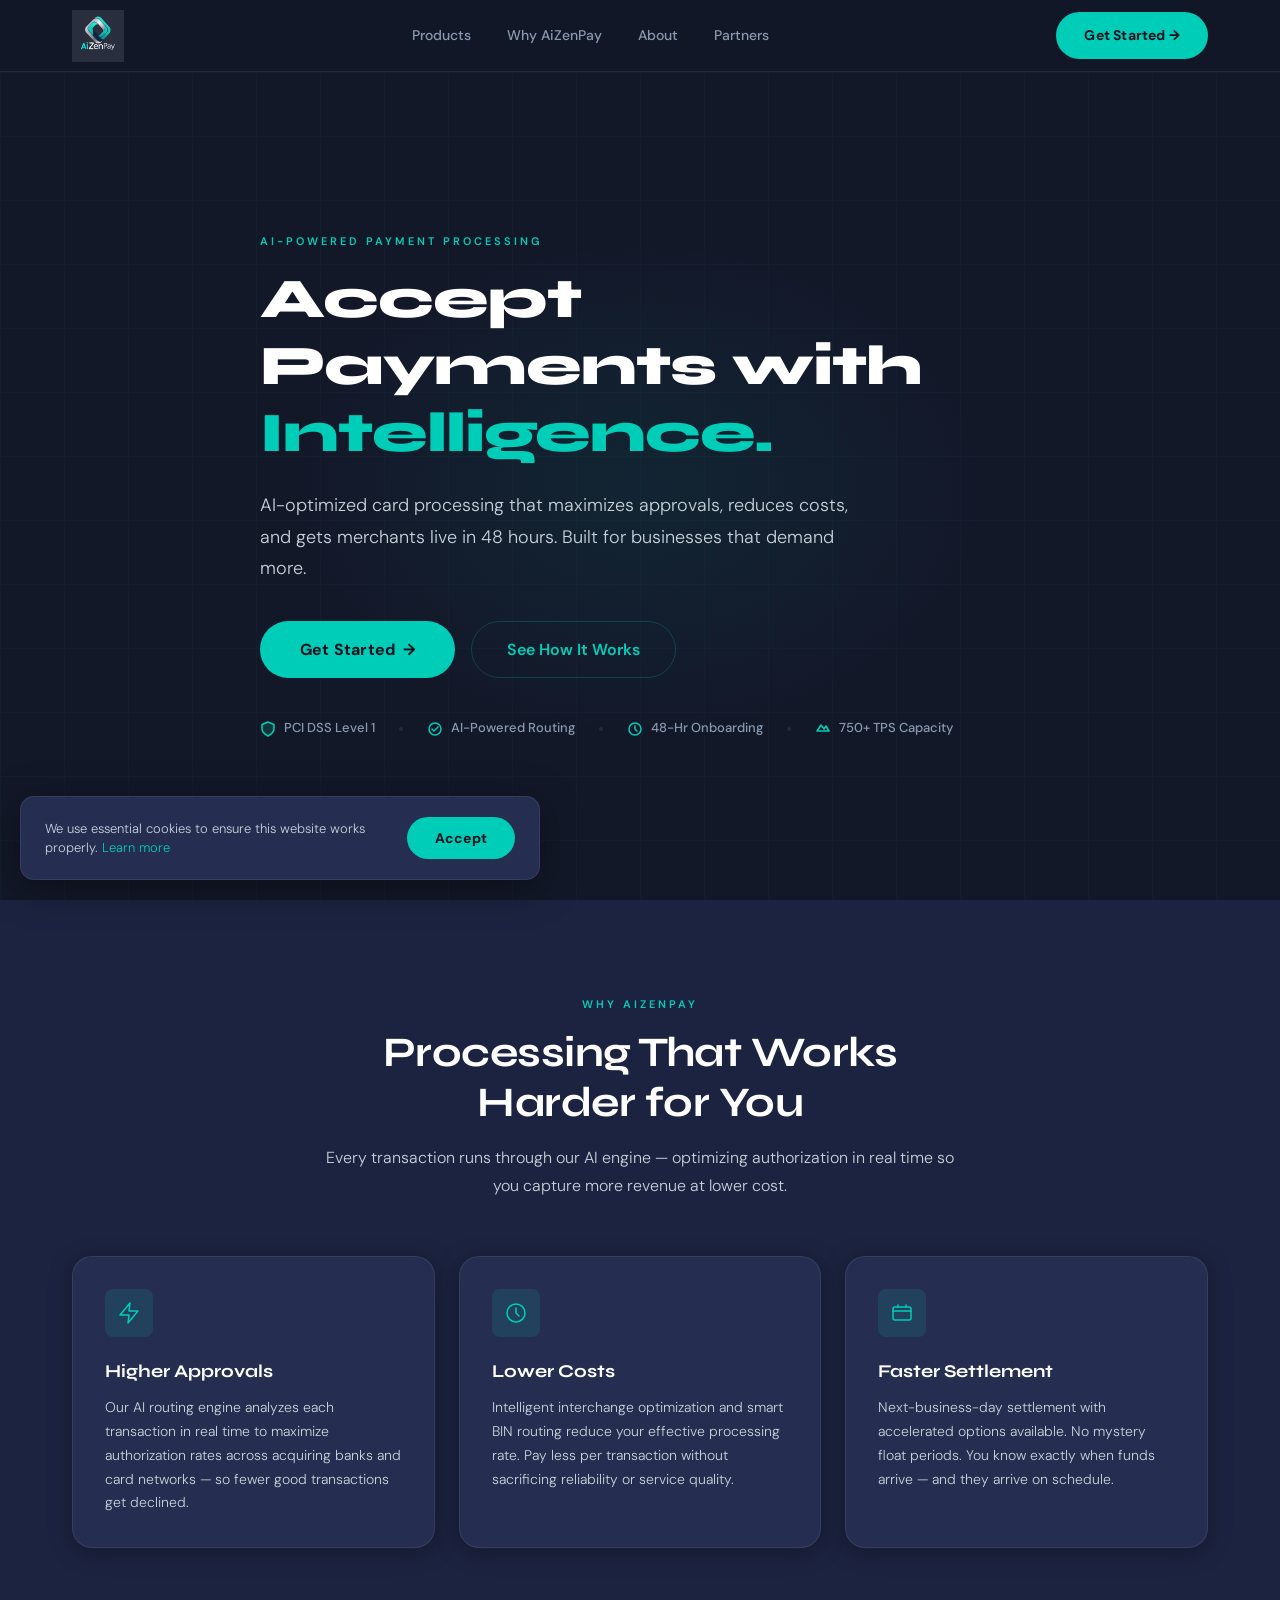
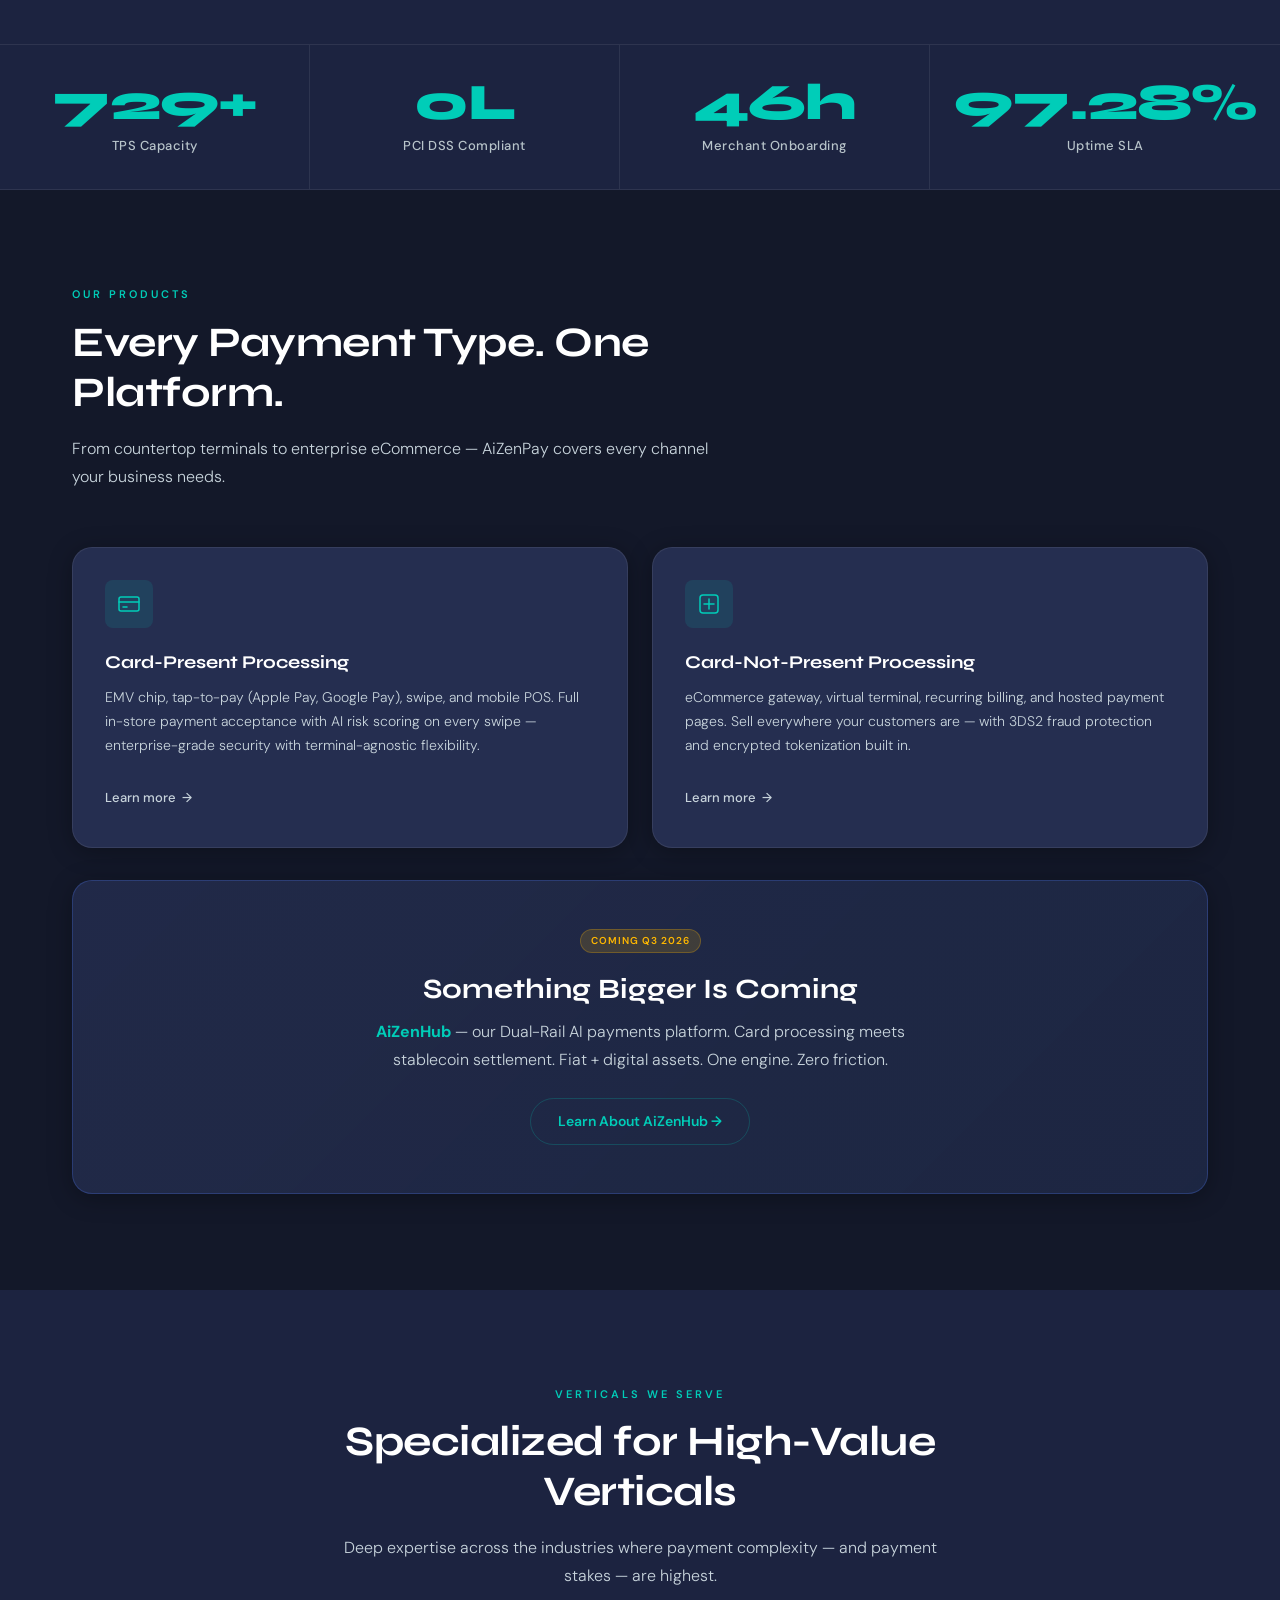
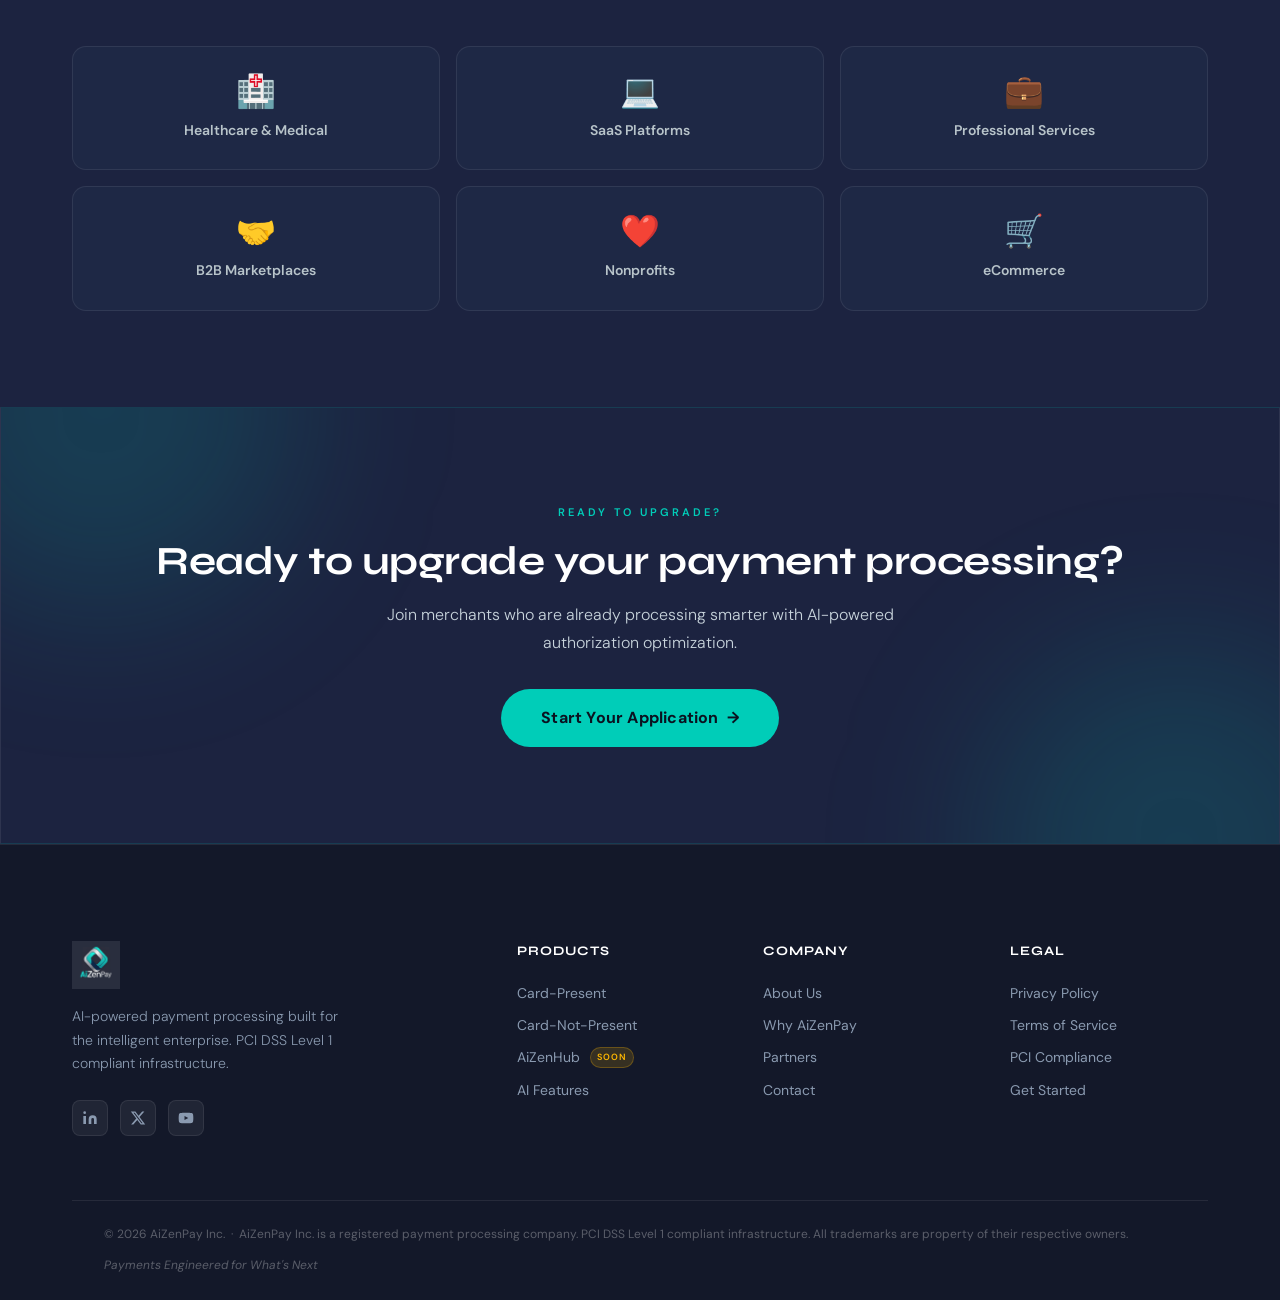
==== commit 5c5ec0e2: "fix: add logo to git, fix img dimensions, remove Brian Newshel from About - Add images/logo.png to v" ====
--- a/index.html
+++ b/index.html
@@ -47,7 +47,7 @@
     <nav class="navbar" aria-label="Main navigation">
       <div class="navbar__inner">
         <a href="index.html" class="navbar__logo" aria-label="AiZenPay Home">
-          <img src="images/logo.png" alt="AiZenPay" width="140" height="42" />
+          <img src="images/logo.png" alt="AiZenPay" width="52" height="52" />
         </a>
         <div class="navbar__nav" role="menubar">
           <a href="products.html"      class="navbar__link" role="menuitem">Products</a>
@@ -261,7 +261,7 @@
     <div class="footer__grid">
       <div class="footer__brand">
         <a href="index.html" aria-label="AiZenPay Home">
-          <img src="images/logo.png" alt="AiZenPay" class="footer__logo" width="130" height="39" />
+          <img src="images/logo.png" alt="AiZenPay" class="footer__logo" width="48" height="48" />
         </a>
         <p>AI-powered payment processing built for the intelligent enterprise. PCI DSS Level 1 compliant infrastructure.</p>
         <div class="footer__social" aria-label="Social media links">
--- a/styles/components.css
+++ b/styles/components.css
@@ -42,8 +42,9 @@
   text-decoration: none;
 }
 .navbar__logo img {
-  height: 42px;
-  width: auto;
+  height: 52px;
+  width: 52px;
+  object-fit: contain;
 }
 
 .navbar__nav {
@@ -670,8 +671,9 @@
   max-width: 280px;
 }
 .footer__logo {
-  height: 36px;
-  width: auto;
+  height: 48px;
+  width: 48px;
+  object-fit: contain;
 }
 .footer__social {
   display: flex;
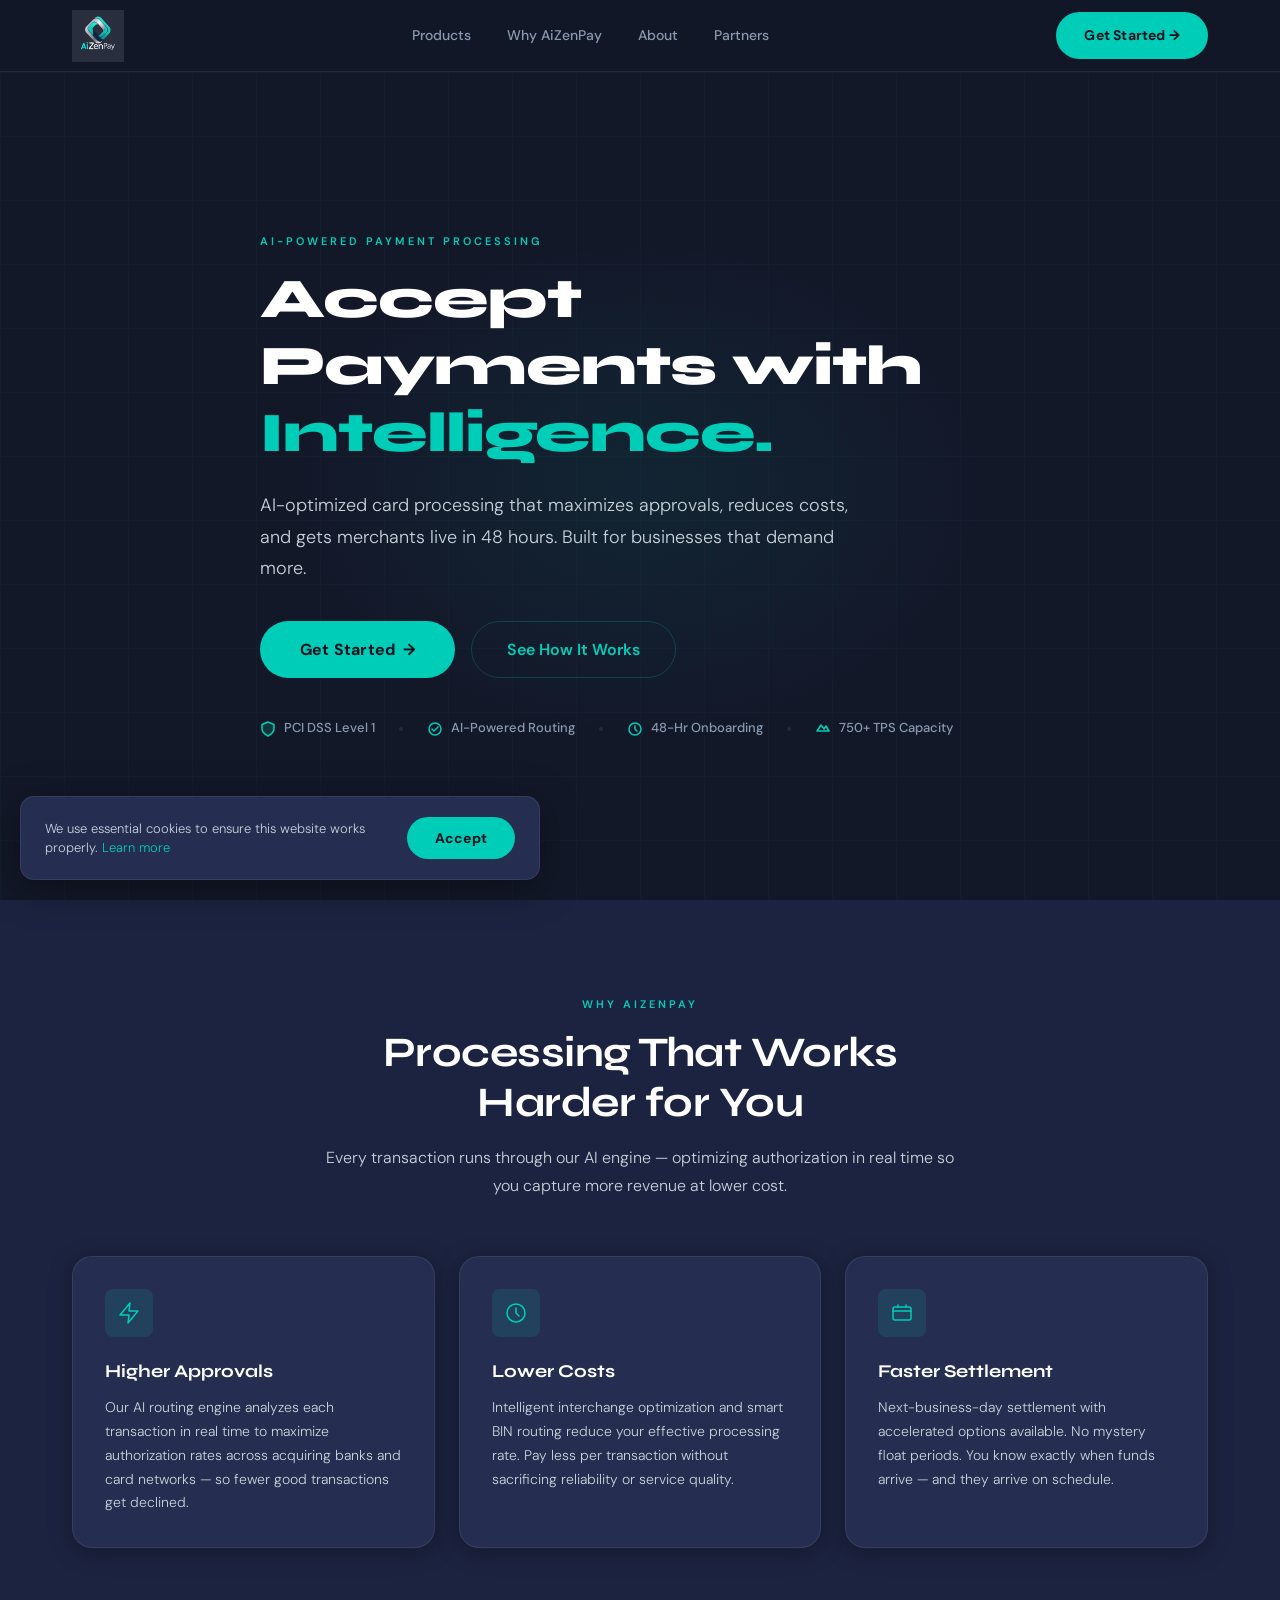
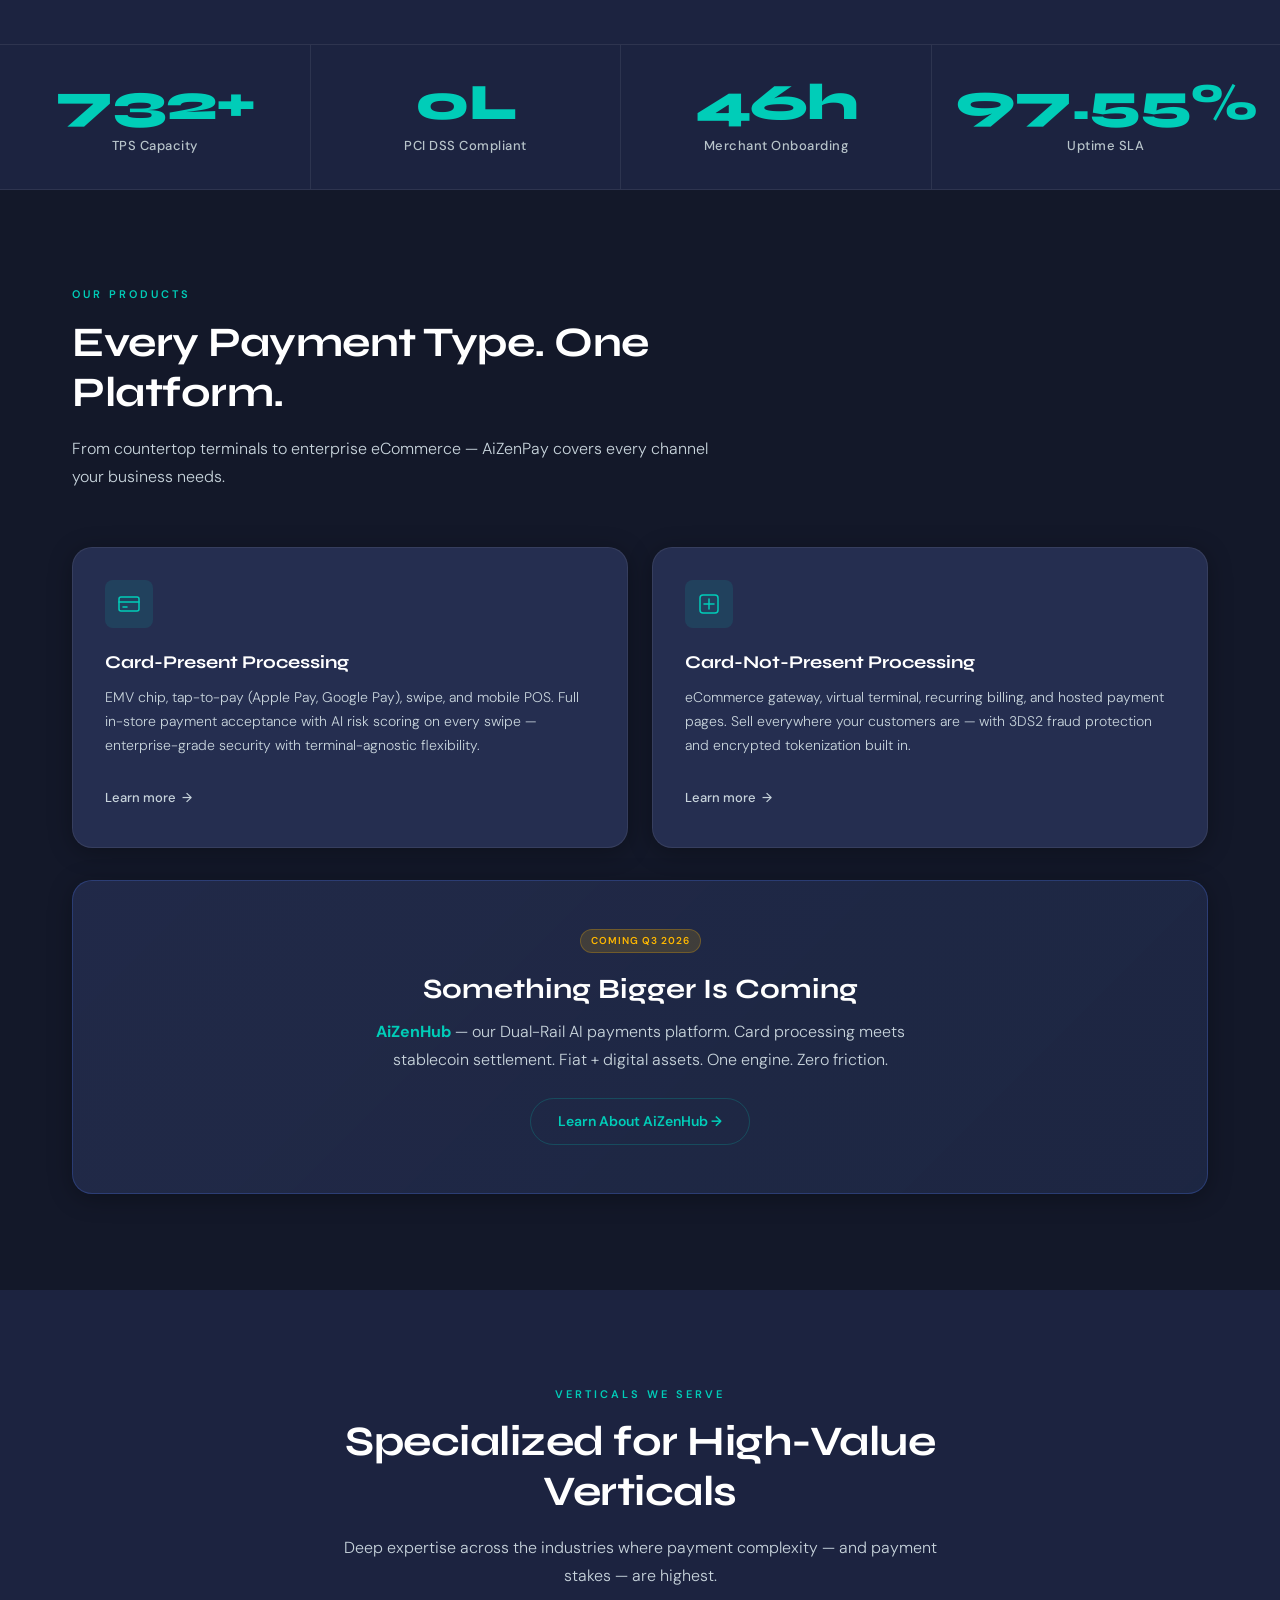
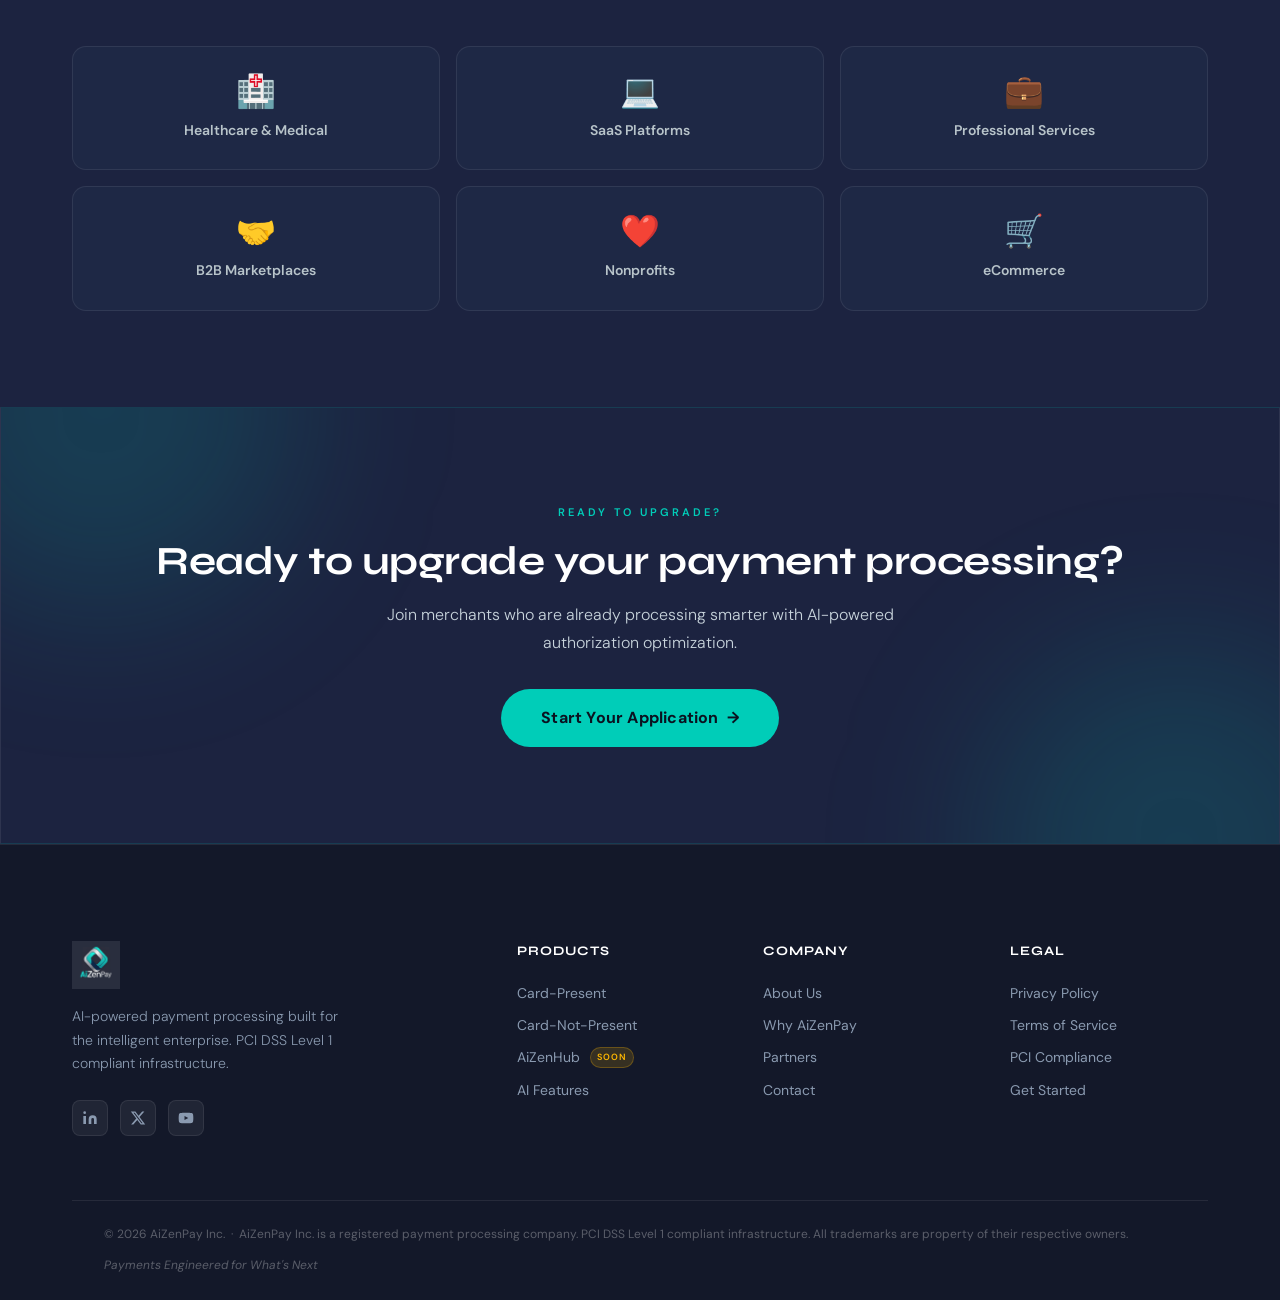
==== commit 7d7e9557: "feat: replace logo with new horizontal brand mark Swaps logo.png to the horizontal dark-transparent " ====
--- a/index.html
+++ b/index.html
@@ -47,7 +47,7 @@
     <nav class="navbar" aria-label="Main navigation">
       <div class="navbar__inner">
         <a href="index.html" class="navbar__logo" aria-label="AiZenPay Home">
-          <img src="images/logo.png" alt="AiZenPay" width="52" height="52" />
+          <img src="images/logo.png" alt="AiZenPay" width="232" height="52" />
         </a>
         <div class="navbar__nav" role="menubar">
           <a href="products.html"      class="navbar__link" role="menuitem">Products</a>
@@ -261,7 +261,7 @@
     <div class="footer__grid">
       <div class="footer__brand">
         <a href="index.html" aria-label="AiZenPay Home">
-          <img src="images/logo.png" alt="AiZenPay" class="footer__logo" width="48" height="48" />
+          <img src="images/logo.png" alt="AiZenPay" class="footer__logo" width="214" height="48" />
         </a>
         <p>AI-powered payment processing built for the intelligent enterprise. PCI DSS Level 1 compliant infrastructure.</p>
         <div class="footer__social" aria-label="Social media links">
--- a/styles/components.css
+++ b/styles/components.css
@@ -43,7 +43,7 @@
 }
 .navbar__logo img {
   height: 52px;
-  width: 52px;
+  width: auto;
   object-fit: contain;
 }
 
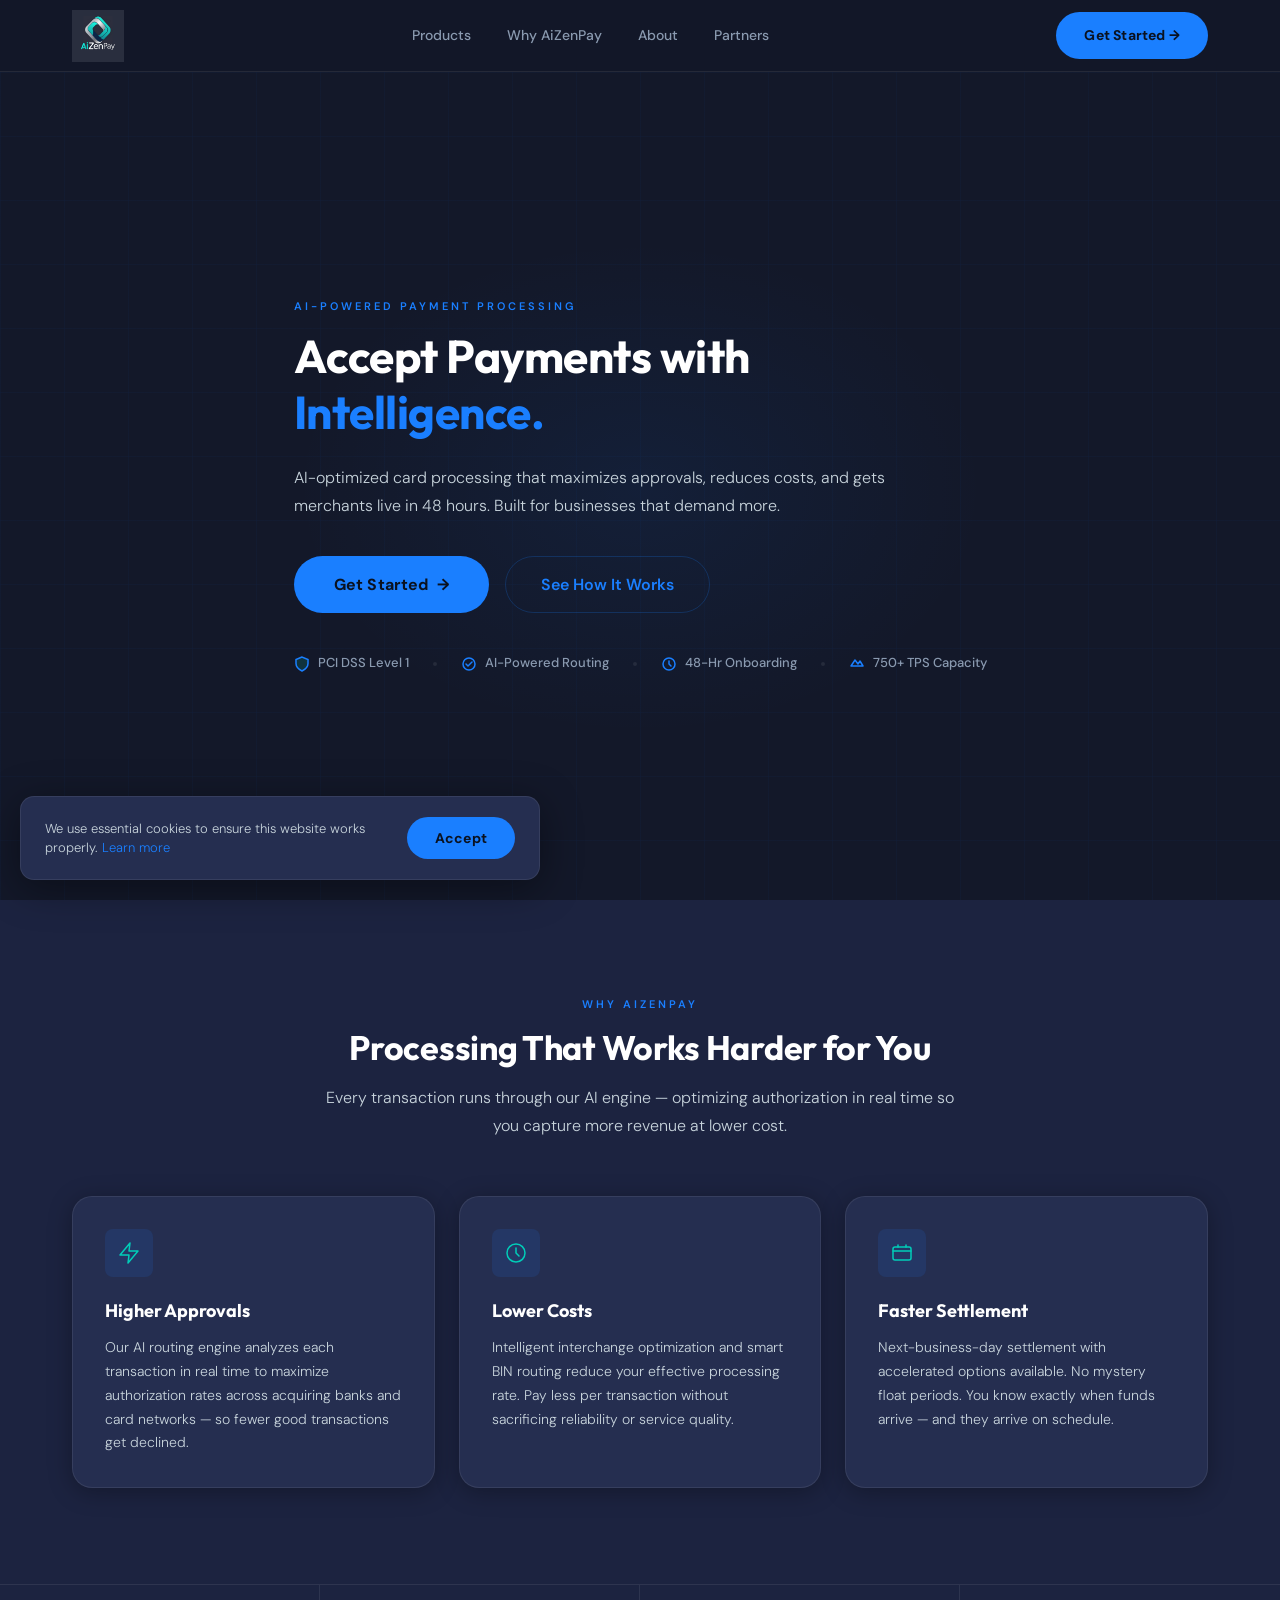
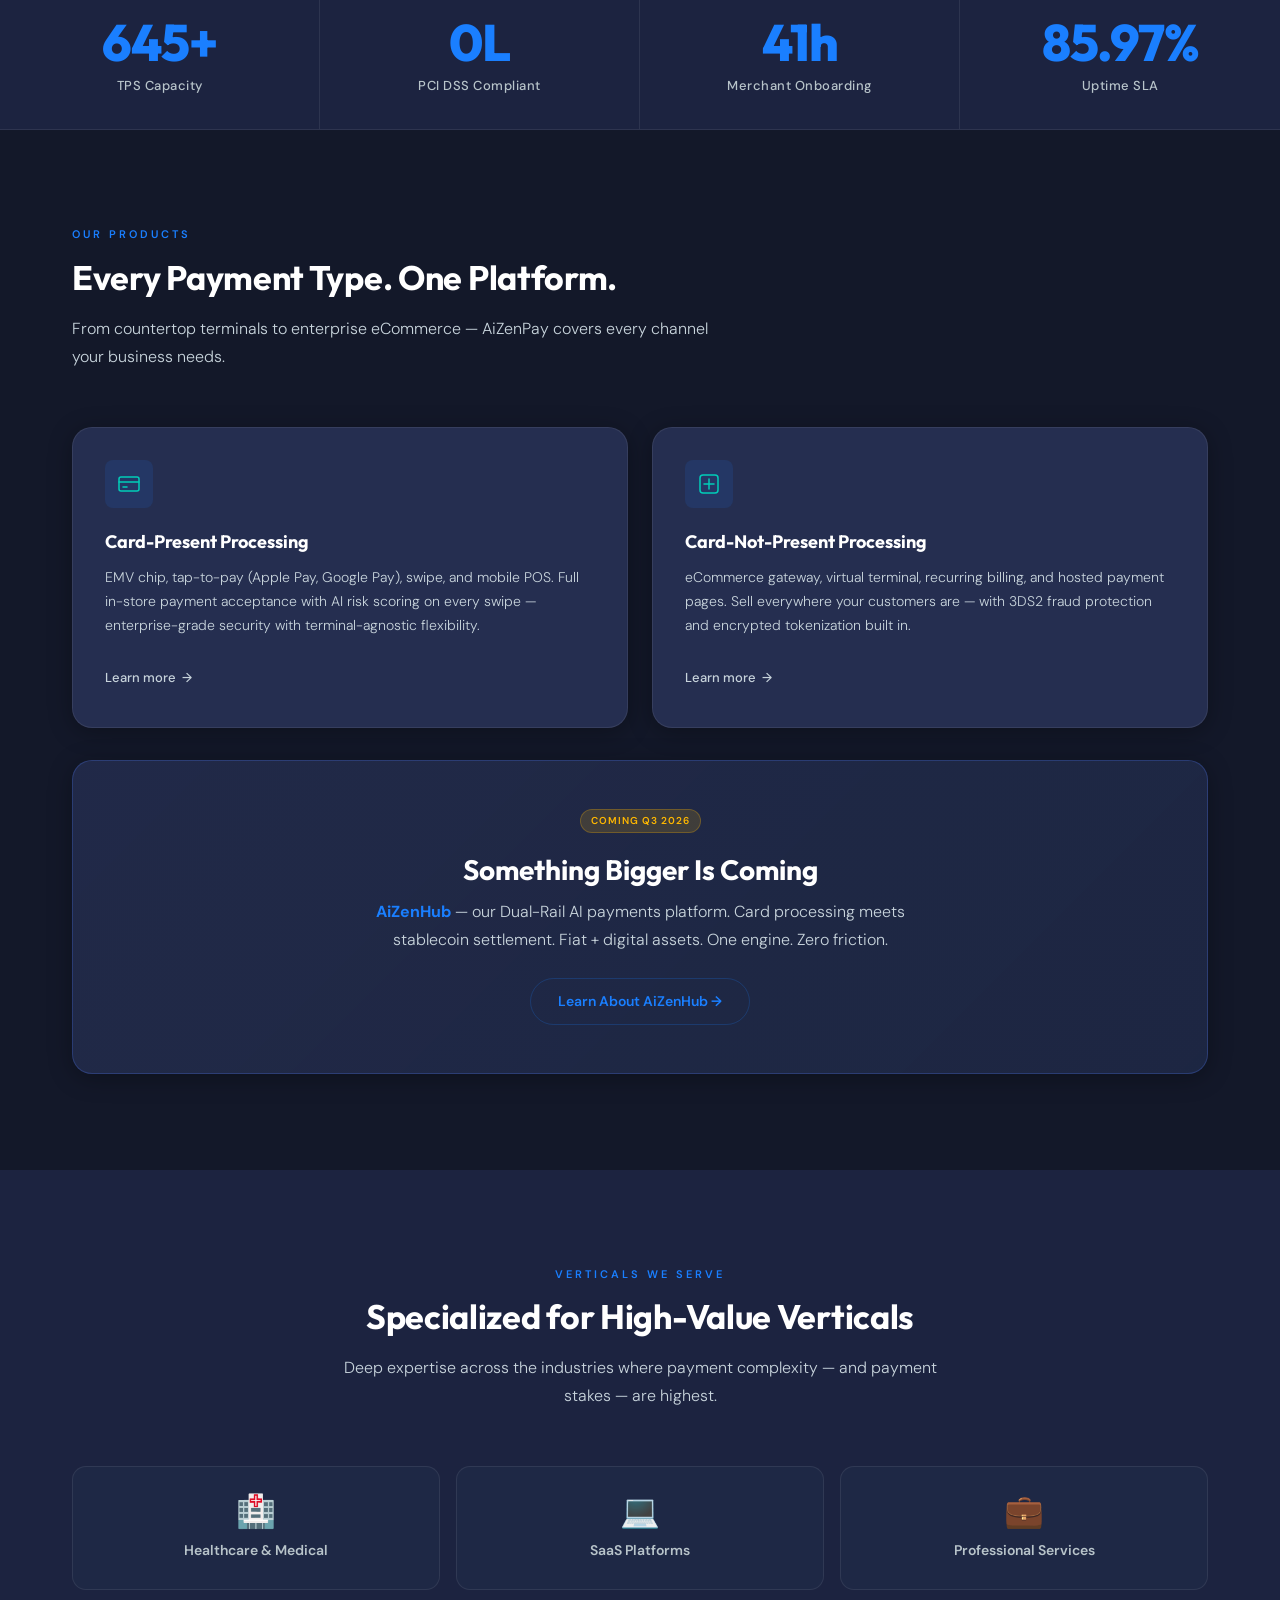
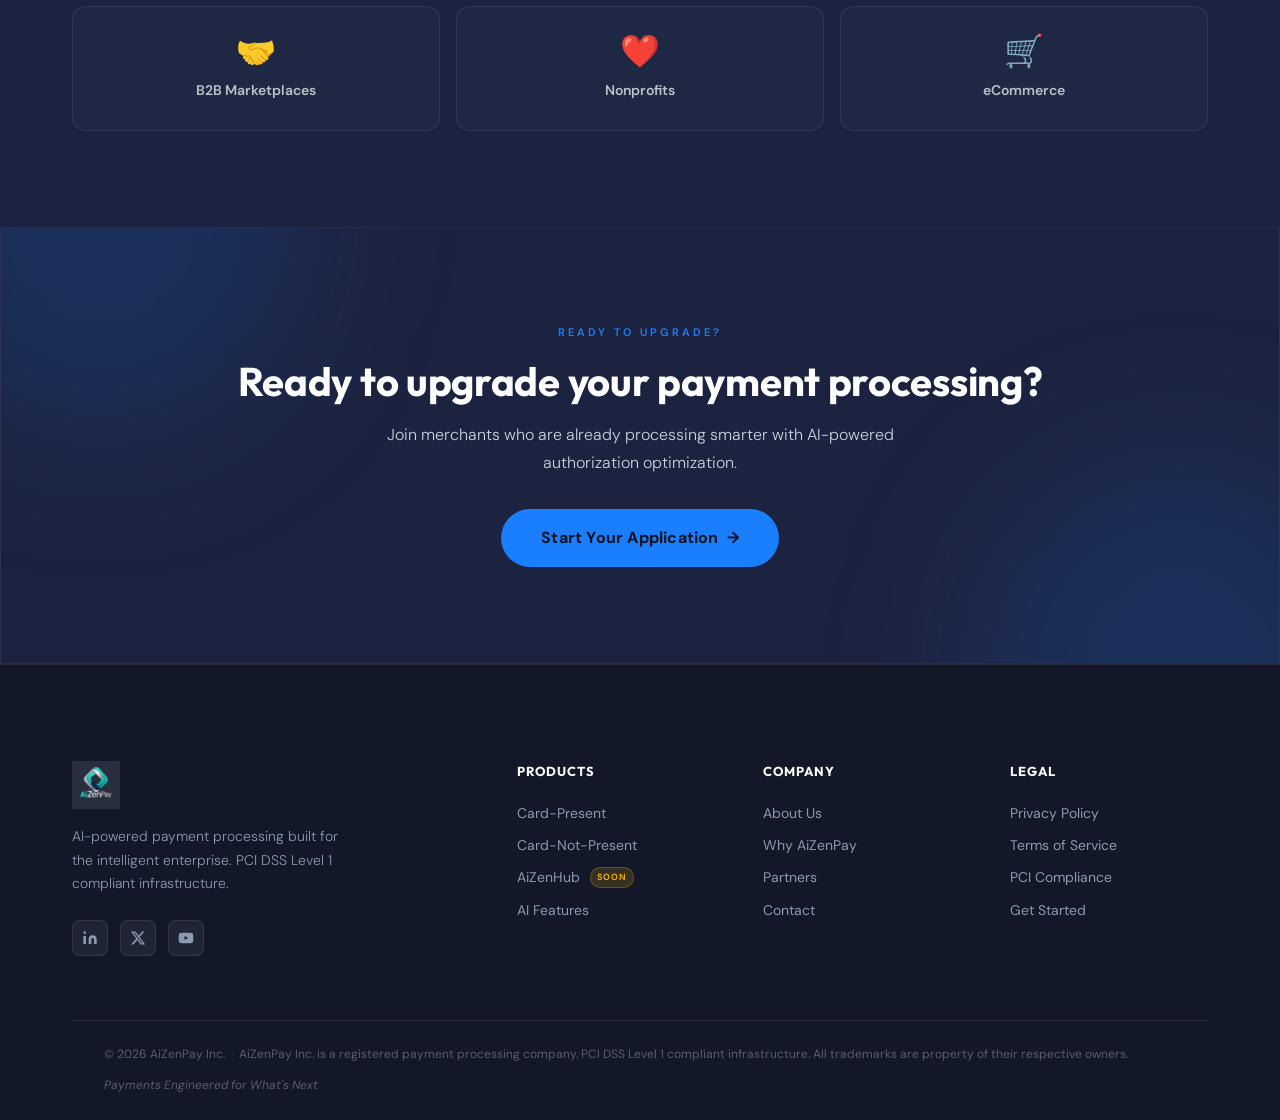
==== commit 3fe6e7a8: "design: replace teal with logo blue, switch display font to Outfit - Brand accent color updated from" ====
--- a/index.html
+++ b/index.html
@@ -20,7 +20,7 @@
   <!-- Fonts -->
   <link rel="preconnect" href="https://fonts.googleapis.com" />
   <link rel="preconnect" href="https://fonts.gstatic.com" crossorigin />
-  <link href="https://fonts.googleapis.com/css2?family=Syne:wght@600;700;800&family=DM+Sans:ital,wght@0,300;0,400;0,500;1,300&family=JetBrains+Mono:wght@400;500&display=swap" rel="stylesheet" />
+  <link href="https://fonts.googleapis.com/css2?family=Outfit:wght@400;500;600;700;800&family=DM+Sans:ital,wght@0,300;0,400;0,500;1,300&family=JetBrains+Mono:wght@400;500&display=swap" rel="stylesheet" />
 
   <!-- Styles -->
   <link rel="stylesheet" href="styles/tokens.css" />
--- a/styles/tokens.css
+++ b/styles/tokens.css
@@ -5,10 +5,10 @@
 
 :root {
   /* ── Colors ── */
-  --c-teal:        #00CDB8;
-  --c-teal-lt:     #00EDD6;
-  --c-teal-dim:    rgba(0, 205, 184, 0.12);
-  --c-teal-glow:   rgba(0, 205, 184, 0.15);
+  --c-teal:        #1A7FFF;
+  --c-teal-lt:     #5599FF;
+  --c-teal-dim:    rgba(26, 127, 255, 0.12);
+  --c-teal-glow:   rgba(26, 127, 255, 0.15);
   --c-silver:      #B8C4CA;
   --c-navy-dk:     #131829;
   --c-navy:        #1C2340;
@@ -18,13 +18,13 @@
   --c-text-body:   #C8D4DC;
   --c-text-mid:    #8A9AB0;
   --c-border:      rgba(255, 255, 255, 0.08);
-  --c-border-teal: rgba(0, 205, 184, 0.22);
+  --c-border-teal: rgba(26, 127, 255, 0.22);
   --c-error:       #FF5A5A;
-  --c-success:     #00CDB8;
+  --c-success:     #1A7FFF;
   --c-amber:       #FFB800;
 
   /* ── Typography ── */
-  --f-display: 'Syne', sans-serif;
+  --f-display: 'Outfit', sans-serif;
   --f-body:    'DM Sans', sans-serif;
   --f-mono:    'JetBrains Mono', monospace;
 
@@ -59,7 +59,7 @@
   /* ── Shadows ── */
   --shadow-sm:   0 2px 8px rgba(0, 0, 0, 0.2);
   --shadow-card: 0 4px 24px rgba(0, 0, 0, 0.3);
-  --shadow-glow: 0 0 32px rgba(0, 205, 184, 0.15);
+  --shadow-glow: 0 0 32px rgba(26, 127, 255, 0.15);
   --shadow-lg:   0 8px 40px rgba(0, 0, 0, 0.4);
 
   /* ── Transitions ── */
--- a/styles/base.css
+++ b/styles/base.css
@@ -52,8 +52,8 @@
   color: var(--c-white);
 }
 
-h1 { font-size: clamp(36px, 5vw, var(--fs-4xl)); font-weight: 800; letter-spacing: -1px; }
-h2 { font-size: clamp(26px, 3.5vw, var(--fs-3xl)); letter-spacing: -0.5px; }
+h1 { font-size: clamp(28px, 4vw, 46px); font-weight: 700; letter-spacing: -0.5px; }
+h2 { font-size: clamp(22px, 2.8vw, 34px); letter-spacing: -0.3px; }
 h3 { font-size: clamp(20px, 2.5vw, var(--fs-xl)); }
 h4 { font-size: var(--fs-lg); }
 h5 { font-size: var(--fs-md); }
--- a/styles/layout.css
+++ b/styles/layout.css
@@ -104,8 +104,8 @@
   position: absolute;
   inset: 0;
   background-image:
-    linear-gradient(rgba(0, 205, 184, 0.03) 1px, transparent 1px),
-    linear-gradient(90deg, rgba(0, 205, 184, 0.03) 1px, transparent 1px);
+    linear-gradient(rgba(26, 127, 255, 0.03) 1px, transparent 1px),
+    linear-gradient(90deg, rgba(26, 127, 255, 0.03) 1px, transparent 1px);
   background-size: 64px 64px;
   pointer-events: none;
 }
@@ -119,7 +119,7 @@
   transform: translateX(-50%);
   width: 700px;
   height: 500px;
-  background: radial-gradient(ellipse, rgba(0, 205, 184, 0.07) 0%, transparent 70%);
+  background: radial-gradient(ellipse, rgba(26, 127, 255, 0.07) 0%, transparent 70%);
   pointer-events: none;
 }
 
@@ -130,7 +130,7 @@
 }
 .hero__content h1 { margin-bottom: 24px; }
 .hero__content p {
-  font-size: 18px;
+  font-size: 16px;
   font-weight: 300;
   color: var(--c-text-body);
   max-width: 600px;
@@ -154,8 +154,8 @@
 
 @media (max-width: 640px) {
   .hero { padding: var(--space-xl) 0; min-height: auto; }
-  .hero__content h1 { font-size: 32px; }
-  .hero__content p  { font-size: 16px; }
+  .hero__content h1 { font-size: 26px; }
+  .hero__content p  { font-size: 15px; }
 }
 
 /* ──────────────────────────────────────────
--- a/styles/components.css
+++ b/styles/components.css
@@ -388,8 +388,8 @@
 .cta-banner {
   background: var(--c-navy);
   border: 1px solid var(--c-border);
-  border-top: 1px solid rgba(0, 205, 184, 0.15);
-  border-bottom: 1px solid rgba(0, 205, 184, 0.15);
+  border-top: 1px solid rgba(26, 127, 255, 0.15);
+  border-bottom: 1px solid rgba(26, 127, 255, 0.15);
   text-align: center;
   padding: var(--space-2xl) var(--space-lg);
   position: relative;
@@ -489,7 +489,7 @@
 .form-field::placeholder { color: rgba(255, 255, 255, 0.25); }
 .form-field:focus {
   border-color: var(--c-teal);
-  box-shadow: 0 0 0 3px rgba(0, 205, 184, 0.15);
+  box-shadow: 0 0 0 3px rgba(26, 127, 255, 0.15);
 }
 .form-field.error {
   border-color: var(--c-error);
@@ -584,7 +584,7 @@
   margin: 24px 0;
 }
 .comparison-table thead {
-  border-bottom: 1px solid rgba(0, 205, 184, 0.25);
+  border-bottom: 1px solid rgba(26, 127, 255, 0.25);
 }
 .comparison-table thead th {
   text-align: left;
